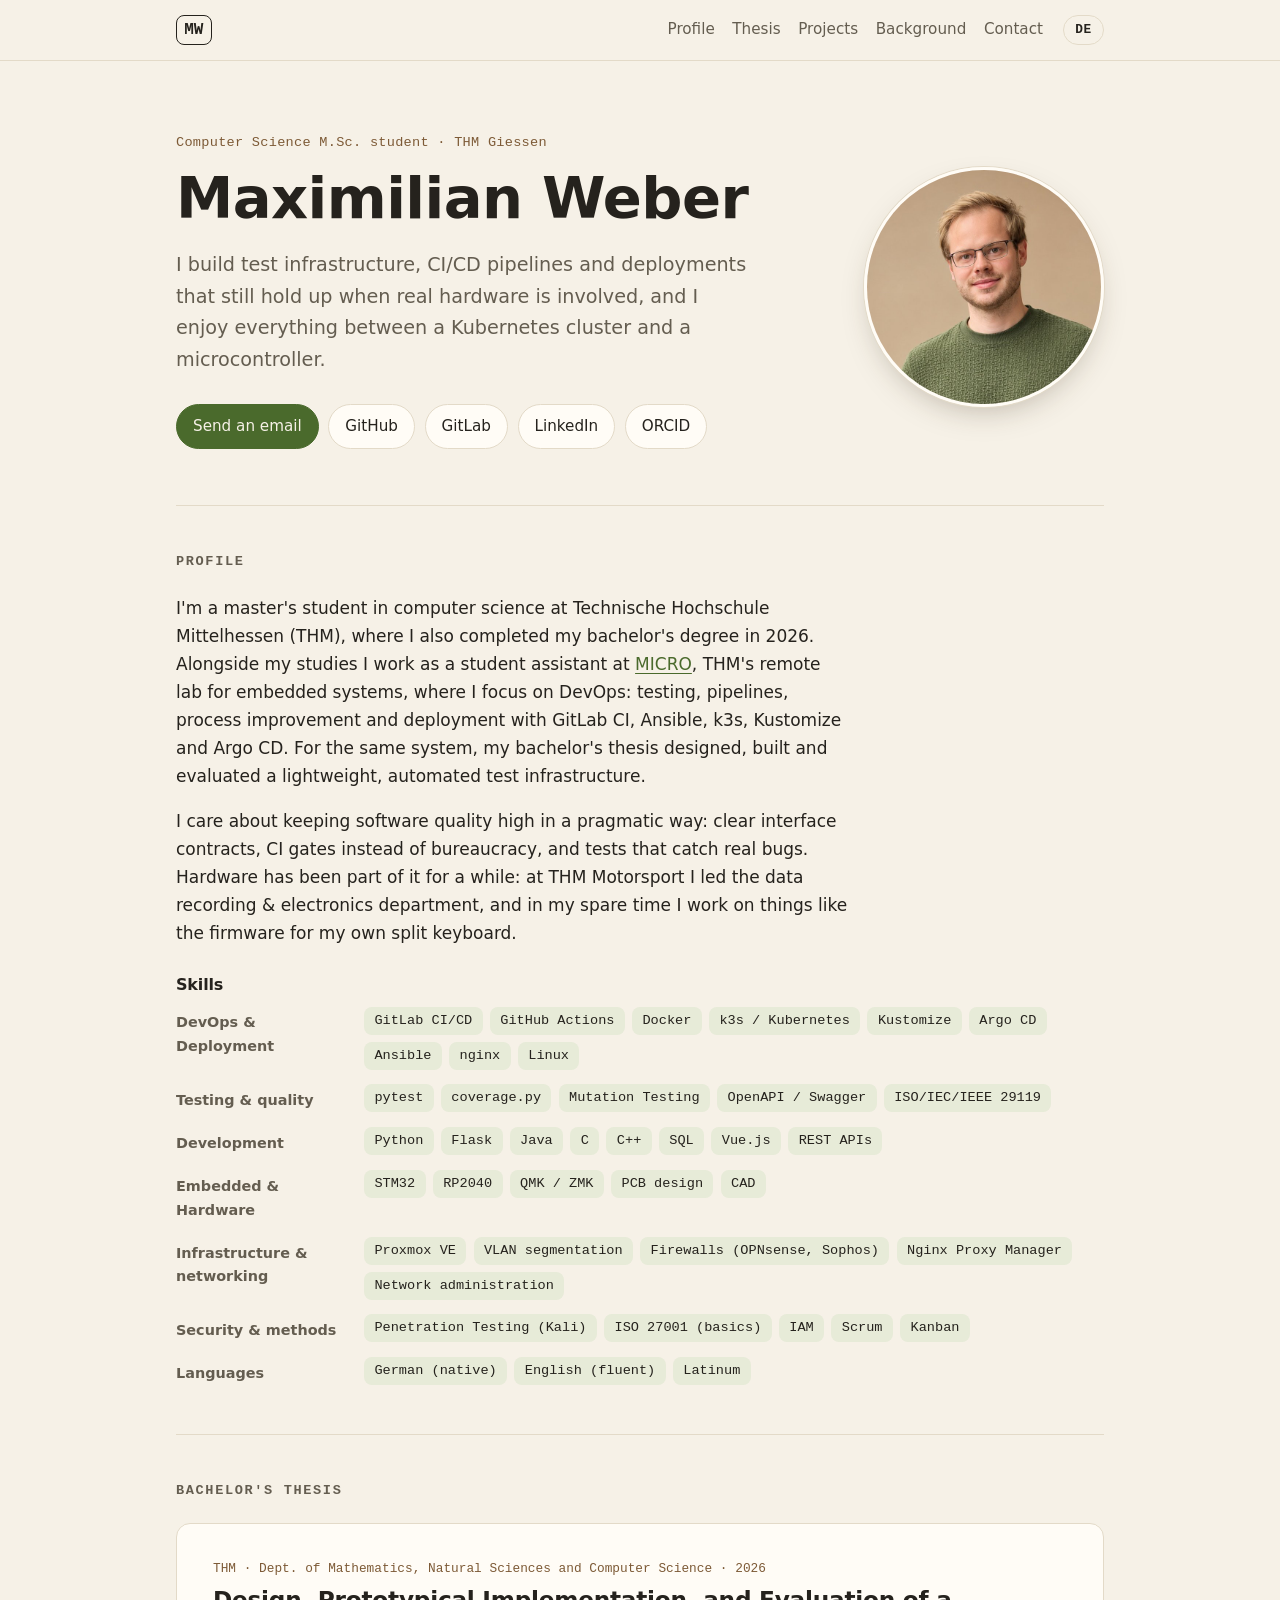
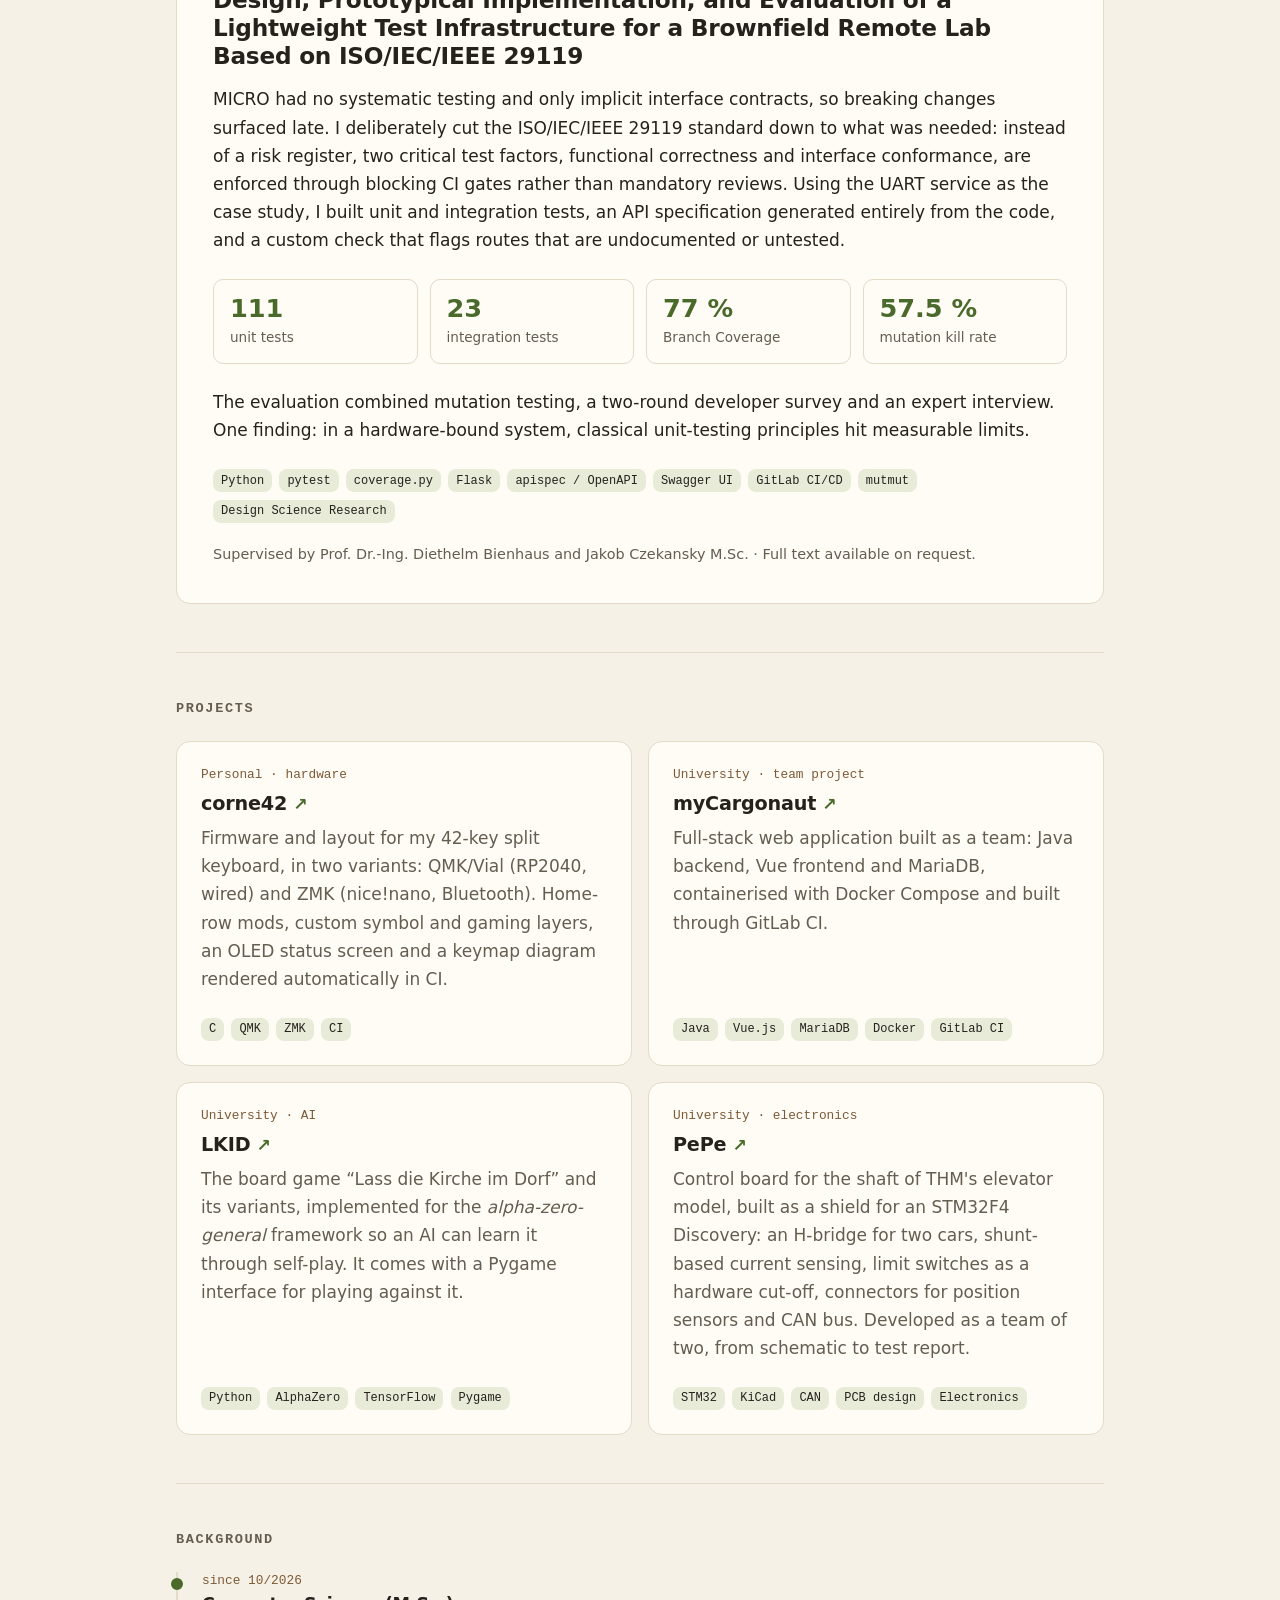
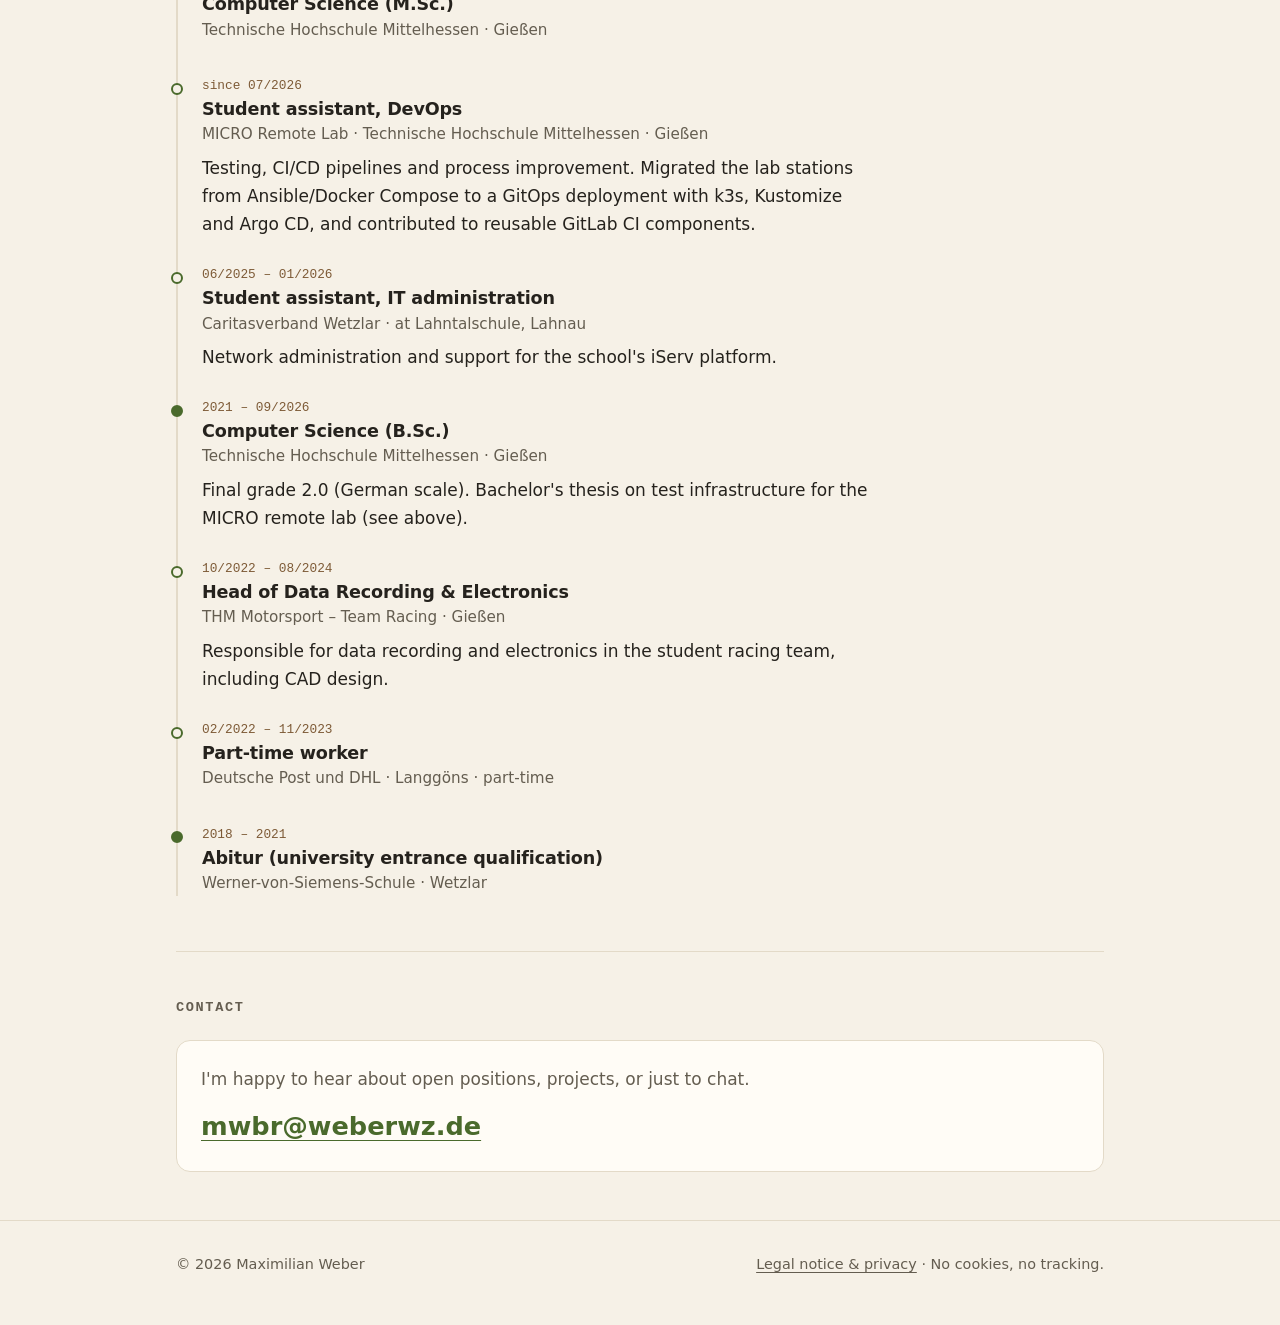
==== index.html @ 67ec6532 "Add personal website for maximilian-weber.dev Static bilingual (EN/DE) page with profile, skills, ba" ====
<!doctype html>
<html lang="en" data-lang="en" data-title-de="Maximilian Weber · Informatik" data-title-en="Maximilian Weber · Computer Science">
<head>
  <meta charset="utf-8">
  <meta name="viewport" content="width=device-width, initial-scale=1">
  <title>Maximilian Weber · Computer Science</title>
  <meta name="description" content="Maximilian Weber – computer science master's student at THM. DevOps, test infrastructure, CI/CD and hardware-bound systems.">
  <meta name="author" content="Maximilian Weber">
  <link rel="canonical" href="https://maximilian-weber.dev/">
  <link rel="icon" href="assets/favicon.svg" type="image/svg+xml">
  <meta property="og:title" content="Maximilian Weber · Computer Science">
  <meta property="og:description" content="DevOps, test infrastructure, CI/CD and hardware-bound systems.">
  <meta property="og:image" content="https://maximilian-weber.dev/assets/img/portrait.jpg">
  <meta property="og:url" content="https://maximilian-weber.dev/">
  <meta property="og:type" content="profile">
  <meta name="color-scheme" content="light dark">
  <link rel="stylesheet" href="assets/style.css">
  <script src="assets/main.js"></script>
</head>
<body>
  <a class="skip" href="#main"><span lang="de">Zum Inhalt springen</span><span lang="en">Skip to content</span></a>

  <header class="topbar">
    <div class="wrap topbar__inner">
      <a class="brand" href="#top" aria-label="Maximilian Weber">MW</a>
      <nav aria-label="Navigation">
        <a href="#about"><span lang="de">Profil</span><span lang="en">Profile</span></a>
        <a href="#thesis"><span lang="de">Thesis</span><span lang="en">Thesis</span></a>
        <a href="#projects"><span lang="de">Projekte</span><span lang="en">Projects</span></a>
        <a href="#path"><span lang="de">Werdegang</span><span lang="en">Background</span></a>
        <a href="#contact"><span lang="de">Kontakt</span><span lang="en">Contact</span></a>
      </nav>
      <button class="langswitch" type="button" data-lang-toggle aria-label="Sprache wechseln / Switch language">
        <span lang="de">EN</span><span lang="en">DE</span>
      </button>
    </div>
  </header>

  <main id="main">
    <!-- ───────── Hero ───────── -->
    <section class="hero wrap" id="top">
      <div class="hero__text">
        <p class="eyebrow"><span lang="de">Informatik M.Sc. (Student) · THM Gießen</span><span lang="en">Computer Science M.Sc. student · THM Giessen</span></p>
        <h1>Maximilian Weber</h1>
        <p class="lead">
          <span lang="de">Ich baue Testinfrastruktur, CI/CD-Pipelines und Deployments, die auch dann funktionieren, wenn echte Hardware im Spiel ist, und habe Spaß an allem zwischen Kubernetes-Cluster und Mikrocontroller.</span>
          <span lang="en">I build test infrastructure, CI/CD pipelines and deployments that still hold up when real hardware is involved, and I enjoy everything between a Kubernetes cluster and a microcontroller.</span>
        </p>
        <ul class="links" aria-label="Links">
          <li><a class="btn btn--primary" href="mailto:mwbr@weberwz.de"><span lang="de">E-Mail schreiben</span><span lang="en">Send an email</span></a></li>
          <!-- TODO: optional: Lebenslauf-PDF ohne private Daten (Geburtsdatum, Telefon, Adresse) nach assets/cv/ legen, dann "hidden" entfernen -->
          <li hidden><a class="btn" href="assets/cv/Lebenslauf_Maximilian_Weber.pdf" download><span lang="de">Lebenslauf (PDF)</span><span lang="en">CV (PDF)</span></a></li>
          <li><a class="btn" href="https://github.com/mwbr73" rel="me">GitHub</a></li>
          <li><a class="btn" href="https://gitlab.com/mwbr73" rel="me">GitLab</a></li>
          <li><a class="btn" href="https://www.linkedin.com/in/maximilian-weber-56a61722a/" rel="me">LinkedIn</a></li>
          <li><a class="btn" href="https://orcid.org/0009-0006-6940-8321" rel="me">ORCID</a></li>
        </ul>
      </div>
      <figure class="portrait">
        <img src="assets/img/portrait.jpg" alt="Portrait Maximilian Weber" width="320" height="320" data-portrait>
        <div class="portrait__fallback" aria-hidden="true">MW</div>
      </figure>
    </section>

    <!-- ───────── Profil ───────── -->
    <section class="section wrap" id="about">
      <h2><span lang="de">Profil</span><span lang="en">Profile</span></h2>
      <div class="prose">
        <p lang="de">
          Ich studiere Informatik im Master an der Technischen Hochschule Mittelhessen (THM), wo ich 2026 auch meinen Bachelor abgeschlossen habe. Nebenher arbeite ich als studentische Aushilfe bei <a href="https://micro.mni.thm.de/">MICRO</a>, dem Remote-Lab der THM für Embedded Systems, und kümmere mich dort um DevOps: Tests, Pipelines, Prozessoptimierung und das Deployment mit GitLab CI, Ansible, k3s, Kustomize und Argo CD. Für dasselbe System habe ich in meiner Bachelorarbeit eine schlanke, automatisierte Testinfrastruktur entworfen, umgesetzt und evaluiert.
        </p>
        <p lang="en">
          I'm a master's student in computer science at Technische Hochschule Mittelhessen (THM), where I also completed my bachelor's degree in 2026. Alongside my studies I work as a student assistant at <a href="https://micro.mni.thm.de/">MICRO</a>, THM's remote lab for embedded systems, where I focus on DevOps: testing, pipelines, process improvement and deployment with GitLab CI, Ansible, k3s, Kustomize and Argo CD. For the same system, my bachelor's thesis designed, built and evaluated a lightweight, automated test infrastructure.
        </p>
        <p lang="de">
          Mich interessiert, wie man Softwarequalität pragmatisch absichert: mit klaren Schnittstellenverträgen, CI-Gates statt Bürokratie und Tests, die echte Fehler finden. Hardware begleitet mich schon länger: Bei THM Motorsport habe ich den Bereich Data-Recording &amp; Electronics verantwortet, und privat baue ich zum Beispiel an der Firmware meiner eigenen Split-Tastatur.
        </p>
        <p lang="en">
          I care about keeping software quality high in a pragmatic way: clear interface contracts, CI gates instead of bureaucracy, and tests that catch real bugs. Hardware has been part of it for a while: at THM Motorsport I led the data recording &amp; electronics department, and in my spare time I work on things like the firmware for my own split keyboard.
        </p>
      </div>

      <h3 class="subhead"><span lang="de">Kenntnisse</span><span lang="en">Skills</span></h3>
      <dl class="skills">
        <div>
          <dt>DevOps &amp; Deployment</dt>
          <dd><ul class="tags"><li>GitLab CI/CD</li><li>GitHub Actions</li><li>Docker</li><li>k3s / Kubernetes</li><li>Kustomize</li><li>Argo CD</li><li>Ansible</li><li>nginx</li><li>Linux</li></ul></dd>
        </div>
        <div>
          <dt><span lang="de">Testing &amp; Qualität</span><span lang="en">Testing &amp; quality</span></dt>
          <dd><ul class="tags"><li>pytest</li><li>coverage.py</li><li>Mutation Testing</li><li>OpenAPI / Swagger</li><li>ISO/IEC/IEEE 29119</li></ul></dd>
        </div>
        <div>
          <dt><span lang="de">Entwicklung</span><span lang="en">Development</span></dt>
          <dd><ul class="tags"><li>Python</li><li>Flask</li><li>Java</li><li>C</li><li>C++</li><li>SQL</li><li>Vue.js</li><li>REST APIs</li></ul></dd>
        </div>
        <div>
          <dt>Embedded &amp; Hardware</dt>
          <dd><ul class="tags"><li>STM32</li><li>RP2040</li><li>QMK / ZMK</li><li><span lang="de">Platinenentwurf</span><span lang="en">PCB design</span></li><li>CAD</li></ul></dd>
        </div>
        <div>
          <dt><span lang="de">Infrastruktur &amp; Netzwerk</span><span lang="en">Infrastructure &amp; networking</span></dt>
          <dd><ul class="tags"><li>Proxmox VE</li><li><span lang="de">VLAN-Segmentierung</span><span lang="en">VLAN segmentation</span></li><li>Firewalls (OPNsense, Sophos)</li><li>Nginx Proxy Manager</li><li><span lang="de">Netzwerkadministration</span><span lang="en">Network administration</span></li></ul></dd>
        </div>
        <div>
          <dt><span lang="de">Security &amp; Methoden</span><span lang="en">Security &amp; methods</span></dt>
          <dd><ul class="tags"><li>Penetration Testing (Kali)</li><li><span lang="de">ISO 27001 (Grundlagen)</span><span lang="en">ISO 27001 (basics)</span></li><li>IAM</li><li>Scrum</li><li>Kanban</li></ul></dd>
        </div>
        <div>
          <dt><span lang="de">Sprachen</span><span lang="en">Languages</span></dt>
          <dd><ul class="tags"><li><span lang="de">Deutsch (Muttersprache)</span><span lang="en">German (native)</span></li><li><span lang="de">Englisch (fließend)</span><span lang="en">English (fluent)</span></li><li>Latinum</li></ul></dd>
        </div>
      </dl>
    </section>

    <!-- ───────── Bachelorarbeit ───────── -->
    <section class="section wrap" id="thesis">
      <h2><span lang="de">Bachelorarbeit</span><span lang="en">Bachelor's thesis</span></h2>
      <article class="card card--feature">
        <p class="meta"><span lang="de">THM · Fachbereich MNI · 2026</span><span lang="en">THM · Dept. of Mathematics, Natural Sciences and Computer Science · 2026</span></p>
        <h3 lang="de">Konzeption, prototypische Umsetzung und Evaluierung einer leichtgewichtigen Testinfrastruktur für ein Brownfield-Remote-Lab auf Basis von ISO/IEC/IEEE&nbsp;29119</h3>
        <h3 lang="en">Design, Prototypical Implementation, and Evaluation of a Lightweight Test Infrastructure for a Brownfield Remote Lab Based on ISO/IEC/IEEE&nbsp;29119</h3>

        <p lang="de">
          MICRO hatte keine systematischen Tests, nur implizite Schnittstellenverträge, und Breaking Changes fielen erst spät auf. Ich habe die Norm ISO/IEC/IEEE 29119 bewusst auf das Nötige reduziert: Statt eines Risikoregisters gibt es zwei kritische Testfaktoren, funktionale Korrektheit und Schnittstellenkonformität. Beide werden über blockierende CI-Gates durchgesetzt statt über verpflichtende Reviews. Am Beispiel des UART-Service entstanden Unit- und Integrationstests, eine vollständig aus dem Code generierte API-Spezifikation und ein eigener Check, der undokumentierte oder ungetestete Routen findet.
        </p>
        <p lang="en">
          MICRO had no systematic testing and only implicit interface contracts, so breaking changes surfaced late. I deliberately cut the ISO/IEC/IEEE 29119 standard down to what was needed: instead of a risk register, two critical test factors, functional correctness and interface conformance, are enforced through blocking CI gates rather than mandatory reviews. Using the UART service as the case study, I built unit and integration tests, an API specification generated entirely from the code, and a custom check that flags routes that are undocumented or untested.
        </p>

        <dl class="stats">
          <div><dt>111</dt><dd><span lang="de">Unit-Tests</span><span lang="en">unit tests</span></dd></div>
          <div><dt>23</dt><dd><span lang="de">Integrationstests</span><span lang="en">integration tests</span></dd></div>
          <div><dt>77&nbsp;%</dt><dd>Branch Coverage</dd></div>
          <div><dt><span lang="de">57,5&nbsp;%</span><span lang="en">57.5&nbsp;%</span></dt><dd><span lang="de">Mutation-Kill-Rate</span><span lang="en">mutation kill rate</span></dd></div>
        </dl>

        <p lang="de">
          Evaluiert habe ich das Ganze mit Mutation Testing, einer zweistufigen Entwicklerumfrage und einem Experteninterview. Ein Ergebnis: In einem hardwaregebundenen System stoßen klassische Unit-Test-Prinzipien messbar an ihre Grenzen.
        </p>
        <p lang="en">
          The evaluation combined mutation testing, a two-round developer survey and an expert interview. One finding: in a hardware-bound system, classical unit-testing principles hit measurable limits.
        </p>

        <ul class="tags tags--small" aria-label="Technologien / Technologies">
          <li>Python</li><li>pytest</li><li>coverage.py</li><li>Flask</li><li>apispec / OpenAPI</li>
          <li>Swagger UI</li><li>GitLab CI/CD</li><li>mutmut</li><li>Design Science Research</li>
        </ul>

        <p class="fine">
          <span lang="de">Betreuung: Prof. Dr.-Ing. Diethelm Bienhaus, Jakob Czekansky M.Sc. · Volltext auf Anfrage.</span>
          <span lang="en">Supervised by Prof. Dr.-Ing. Diethelm Bienhaus and Jakob Czekansky M.Sc. · Full text available on request.</span>
        </p>
      </article>
    </section>

    <!-- ───────── Projekte ───────── -->
    <section class="section wrap" id="projects">
      <h2><span lang="de">Projekte</span><span lang="en">Projects</span></h2>
      <div class="grid">
        <article class="card">
          <p class="meta"><span lang="de">Privat · Hardware</span><span lang="en">Personal · hardware</span></p>
          <h3><a href="https://github.com/mwbr73/corne42">corne42</a></h3>
          <p lang="de">Firmware und Layout für meine 42-Tasten-Split-Tastatur, in zwei Varianten: QMK/Vial (RP2040, kabelgebunden) und ZMK (nice!nano, Bluetooth). Home-Row-Mods, eigene Symbol- und Gaming-Layer, ein OLED-Statusbild und eine Keymap-Grafik, die die CI automatisch rendert.</p>
          <p lang="en">Firmware and layout for my 42-key split keyboard, in two variants: QMK/Vial (RP2040, wired) and ZMK (nice!nano, Bluetooth). Home-row mods, custom symbol and gaming layers, an OLED status screen and a keymap diagram rendered automatically in CI.</p>
          <ul class="tags tags--small"><li>C</li><li>QMK</li><li>ZMK</li><li>CI</li></ul>
        </article>

        <article class="card">
          <p class="meta"><span lang="de">Studium · Teamprojekt</span><span lang="en">University · team project</span></p>
          <h3><a href="https://gitlab.com/mwbr73/mycargonaut">myCargonaut</a></h3>
          <p lang="de">Full-Stack-Webanwendung, im Team entwickelt: Java-Backend, Vue-Frontend und MariaDB, containerisiert mit Docker Compose und gebaut über GitLab CI.</p>
          <p lang="en">Full-stack web application built as a team: Java backend, Vue frontend and MariaDB, containerised with Docker Compose and built through GitLab CI.</p>
          <ul class="tags tags--small"><li>Java</li><li>Vue.js</li><li>MariaDB</li><li>Docker</li><li>GitLab CI</li></ul>
        </article>

        <article class="card">
          <p class="meta"><span lang="de">Studium · KI</span><span lang="en">University · AI</span></p>
          <h3><a href="https://github.com/mwbr73/LKID">LKID</a></h3>
          <p lang="de">Das Brettspiel „Lass die Kirche im Dorf“ samt Varianten, umgesetzt für das AlphaZero-Framework <em>alpha-zero-general</em>, damit eine KI es durch Self-Play lernt. Dazu gibt es eine Pygame-Oberfläche zum Selberspielen.</p>
          <p lang="en">The board game “Lass die Kirche im Dorf” and its variants, implemented for the <em>alpha-zero-general</em> framework so an AI can learn it through self-play. It comes with a Pygame interface for playing against it.</p>
          <ul class="tags tags--small"><li>Python</li><li>AlphaZero</li><li>TensorFlow</li><li>Pygame</li></ul>
        </article>

        <article class="card">
          <p class="meta"><span lang="de">Studium · Elektronik</span><span lang="en">University · electronics</span></p>
          <h3><a href="https://gitlab.com/studium5332918/pepe">PePe</a></h3>
          <p lang="de">Steuerplatine für den Schacht des THM-Aufzugmodells, als Aufsteckplatine für ein STM32F4 Discovery: H-Brücke für zwei Kabinen, Strommessung über Shunts, Endtaster als Hardware-Abschaltung, Anschlüsse für Positionssensoren und CAN-Bus. Zu zweit von Schaltplan bis Prüfprotokoll entwickelt.</p>
          <p lang="en">Control board for the shaft of THM's elevator model, built as a shield for an STM32F4 Discovery: an H-bridge for two cars, shunt-based current sensing, limit switches as a hardware cut-off, connectors for position sensors and CAN bus. Developed as a team of two, from schematic to test report.</p>
          <ul class="tags tags--small"><li>STM32</li><li>KiCad</li><li>CAN</li><li><span lang="de">Platinenentwurf</span><span lang="en">PCB design</span></li><li><span lang="de">Elektronik</span><span lang="en">Electronics</span></li></ul>
        </article>
      </div>
    </section>

    <!-- ───────── Werdegang ───────── -->
    <section class="section wrap" id="path">
      <h2><span lang="de">Werdegang</span><span lang="en">Background</span></h2>
      <ol class="timeline">
        <!-- Vorlage für weitere Stationen:
        <li>
          <p class="timeline__when">MM/JJJJ – MM/JJJJ</p>
          <h3><span lang="de">Titel</span><span lang="en">Title</span></h3>
          <p class="timeline__where">Arbeitgeber · Ort</p>
          <p lang="de">Beschreibung</p><p lang="en">Description</p>
        </li>
        -->
        <li class="timeline__item--edu">
          <p class="timeline__when"><span lang="de">seit 10/2026</span><span lang="en">since 10/2026</span></p>
          <h3><span lang="de">Informatik (M.Sc.)</span><span lang="en">Computer Science (M.Sc.)</span></h3>
          <p class="timeline__where">Technische Hochschule Mittelhessen · Gießen</p>
        </li>
        <li>
          <p class="timeline__when"><span lang="de">seit 07/2026</span><span lang="en">since 07/2026</span></p>
          <h3><span lang="de">Studentische Aushilfe DevOps</span><span lang="en">Student assistant, DevOps</span></h3>
          <p class="timeline__where">MICRO Remote Lab · Technische Hochschule Mittelhessen · Gießen</p>
          <p lang="de">Testing, CI/CD-Pipelines und Prozessoptimierung. Umstellung der Lab-Stationen von Ansible/Docker Compose auf ein GitOps-Deployment mit k3s, Kustomize und Argo CD sowie Mitarbeit an wiederverwendbaren GitLab-CI-Komponenten.</p>
          <p lang="en">Testing, CI/CD pipelines and process improvement. Migrated the lab stations from Ansible/Docker Compose to a GitOps deployment with k3s, Kustomize and Argo CD, and contributed to reusable GitLab CI components.</p>
        </li>
        <li>
          <p class="timeline__when">06/2025 – 01/2026</p>
          <h3><span lang="de">Studentische Aushilfe IT-Administration</span><span lang="en">Student assistant, IT administration</span></h3>
          <p class="timeline__where">Caritasverband Wetzlar · <span lang="de">Einsatz an der Lahntalschule Lahnau</span><span lang="en">at Lahntalschule, Lahnau</span></p>
          <p lang="de">Netzwerkadministration und Betreuung der Schulplattform iServ.</p>
          <p lang="en">Network administration and support for the school's iServ platform.</p>
        </li>
        <li class="timeline__item--edu">
          <p class="timeline__when">2021 – 09/2026</p>
          <h3><span lang="de">Informatik (B.Sc.)</span><span lang="en">Computer Science (B.Sc.)</span></h3>
          <p class="timeline__where">Technische Hochschule Mittelhessen · Gießen</p>
          <p lang="de">Abschlussnote 2,0. Bachelorarbeit zur Testinfrastruktur des Remote-Labs MICRO (siehe oben).</p>
          <p lang="en">Final grade 2.0 (German scale). Bachelor's thesis on test infrastructure for the MICRO remote lab (see above).</p>
        </li>
        <li>
          <p class="timeline__when">10/2022 – 08/2024</p>
          <h3><span lang="de">Leitung Data-Recording &amp; Electronics</span><span lang="en">Head of Data Recording &amp; Electronics</span></h3>
          <p class="timeline__where">THM Motorsport – Team Racing · Gießen</p>
          <p lang="de">Hauptverantwortlich für Datenaufzeichnung und Elektronik im studentischen Rennteam, inklusive CAD-Konstruktion.</p>
          <p lang="en">Responsible for data recording and electronics in the student racing team, including CAD design.</p>
        </li>
        <li>
          <p class="timeline__when">02/2022 – 11/2023</p>
          <h3><span lang="de">Aushilfe</span><span lang="en">Part-time worker</span></h3>
          <p class="timeline__where">Deutsche Post und DHL · Langgöns · <span lang="de">Teilzeit</span><span lang="en">part-time</span></p>
        </li>
        <li class="timeline__item--edu">
          <p class="timeline__when">2018 – 2021</p>
          <h3><span lang="de">Allgemeine Hochschulreife</span><span lang="en">Abitur (university entrance qualification)</span></h3>
          <p class="timeline__where">Werner-von-Siemens-Schule · Wetzlar</p>
        </li>
      </ol>
    </section>

    <!-- ───────── Kontakt ───────── -->
    <section class="section wrap" id="contact">
      <h2><span lang="de">Kontakt</span><span lang="en">Contact</span></h2>
      <div class="card contact">
        <p lang="de">Ich freue mich über Nachrichten zu offenen Stellen, Projekten oder einfach zum Austausch.</p>
        <p lang="en">I'm happy to hear about open positions, projects, or just to chat.</p>
        <p class="contact__mail"><a href="mailto:mwbr@weberwz.de">mwbr@weberwz.de</a></p>
      </div>
    </section>
  </main>

  <footer class="footer">
    <div class="wrap footer__inner">
      <p>© 2026 Maximilian Weber</p>
      <p>
        <a href="impressum.html"><span lang="de">Impressum &amp; Datenschutz</span><span lang="en">Legal notice &amp; privacy</span></a>
        · <span lang="de">Keine Cookies, kein Tracking.</span><span lang="en">No cookies, no tracking.</span>
      </p>
    </div>
  </footer>
</body>
</html>
---- assets/style.css ----
/* maximilian-weber.dev — keine externen Fonts/Skripte (DSGVO) */

:root {
  /* Olivgrün + warmes Braun auf Sand – passend zum Portrait */
  --bg: #f6f1e7;
  --surface: #fffcf6;
  --text: #25221d;
  --muted: #645d50;
  --line: #e3dac8;
  --accent: #4a6a2c;        /* Oliv: Links, Buttons, Zahlen */
  --accent-soft: #e7ebd8;   /* Oliv hell: Tags */
  --accent2: #7d5a36;       /* Braun: kleine Beschriftungen */
  --radius: 14px;
  --font: "Inter", ui-sans-serif, system-ui, -apple-system, "Segoe UI", Roboto, "Helvetica Neue", Arial, sans-serif;
  --mono: ui-monospace, "JetBrains Mono", "SFMono-Regular", Menlo, Consolas, monospace;
  color-scheme: light;
}

@media (prefers-color-scheme: dark) {
  :root {
    --bg: #191712;
    --surface: #221f19;
    --text: #ece6d9;
    --muted: #aaa08e;
    --line: #36312a;
    --accent: #a5c07c;
    --accent-soft: #2b3122;
    --accent2: #d0ac80;
    color-scheme: dark;
  }
}

*, *::before, *::after { box-sizing: border-box; }

html { scroll-behavior: smooth; scroll-padding-top: 5rem; -webkit-text-size-adjust: 100%; }
@media (prefers-reduced-motion: reduce) { html { scroll-behavior: auto; } }

body {
  margin: 0;
  background: var(--bg);
  color: var(--text);
  font: 400 1.0625rem/1.65 var(--font);
  -webkit-font-smoothing: antialiased;
}

/* ── Sprachumschaltung: Standard (auch ohne JS) ist Englisch ── */
html:not([data-lang="de"]) body [lang="de"],
html[data-lang="de"] body [lang="en"] { display: none !important; }

a { color: var(--accent); text-underline-offset: 0.18em; text-decoration-thickness: 1px; }
a:hover { text-decoration-thickness: 2px; }
:focus-visible { outline: 2px solid var(--accent); outline-offset: 3px; border-radius: 4px; }

h1, h2, h3 { line-height: 1.2; letter-spacing: -0.01em; margin: 0; }
p { margin: 0 0 1em; }

.wrap { width: min(100% - 2rem, 58rem); margin-inline: auto; }

.skip {
  position: absolute; left: -999px; top: 0.5rem;
  background: var(--surface); padding: 0.5rem 1rem; border-radius: 8px; z-index: 10;
}
.skip:focus { left: 0.5rem; }

/* ── Kopfzeile ── */
.topbar {
  position: sticky; top: 0; z-index: 5;
  background: color-mix(in srgb, var(--bg) 85%, transparent);
  backdrop-filter: blur(10px);
  border-bottom: 1px solid var(--line);
}
.topbar__inner { display: flex; align-items: center; gap: 1.25rem; height: 3.75rem; }
.brand {
  font: 700 1rem/1 var(--mono); color: var(--text); text-decoration: none;
  border: 1.5px solid currentColor; border-radius: 8px; padding: 0.35rem 0.45rem;
}
.topbar nav { display: flex; gap: 1.1rem; margin-left: auto; overflow-x: auto; scrollbar-width: none; }
.topbar nav a { color: var(--muted); text-decoration: none; font-size: 0.95rem; white-space: nowrap; }
.topbar nav a:hover { color: var(--text); }
.langswitch {
  font: 600 0.8rem/1 var(--mono); letter-spacing: 0.05em;
  background: none; color: var(--text); cursor: pointer;
  border: 1px solid var(--line); border-radius: 999px; padding: 0.45rem 0.7rem;
}
.langswitch:hover { border-color: var(--accent); color: var(--accent); }
@media (max-width: 640px) {
  .topbar nav { display: none; }
  .langswitch { margin-left: auto; }
}

/* ── Hero ── */
.hero {
  display: grid; grid-template-columns: 1fr auto; gap: 2.5rem; align-items: center;
  padding-block: 4.5rem 3.5rem;
}
.eyebrow { font: 500 0.85rem/1.4 var(--mono); color: var(--accent2); margin-bottom: 0.75rem; letter-spacing: 0.02em; }
.hero h1 { font-size: clamp(2.4rem, 6vw, 3.6rem); font-weight: 750; margin-bottom: 1rem; }
.lead { font-size: 1.2rem; color: var(--muted); max-width: 36rem; }
.links { list-style: none; padding: 0; margin: 1.75rem 0 0; display: flex; flex-wrap: wrap; gap: 0.6rem; }
.btn {
  display: inline-block; padding: 0.55rem 1rem; border-radius: 999px;
  border: 1px solid var(--line); background: var(--surface);
  color: var(--text); text-decoration: none; font-weight: 500; font-size: 0.95rem;
}
.btn:hover { border-color: var(--accent); color: var(--accent); }
.btn--primary { background: var(--accent); border-color: var(--accent); color: var(--bg); }
.btn--primary:hover { color: var(--bg); filter: brightness(1.1); }

.portrait { margin: 0; position: relative; width: clamp(9rem, 22vw, 15rem); aspect-ratio: 1; }
.portrait img, .portrait__fallback {
  width: 100%; height: 100%; border-radius: 50%; object-fit: cover;
  border: 3px solid var(--surface);
  box-shadow: 0 0 0 1px var(--line), 0 12px 32px -12px rgb(60 45 25 / 0.35);
}
.portrait__fallback {
  display: none; place-items: center;
  background: var(--accent-soft); color: var(--accent);
  font: 700 clamp(2.5rem, 6vw, 4rem)/1 var(--mono);
}
.portrait.is-missing img { display: none; }
.portrait.is-missing .portrait__fallback { display: grid; }

@media (max-width: 640px) {
  .hero { grid-template-columns: 1fr; padding-block: 2.5rem 2rem; gap: 1.5rem; }
  .portrait { order: -1; width: 7.5rem; }
}

/* ── Abschnitte ── */
.section { padding-block: 3rem; border-top: 1px solid var(--line); }
.section > h2 {
  font-size: 0.85rem; font-family: var(--mono); font-weight: 600;
  text-transform: uppercase; letter-spacing: 0.12em; color: var(--muted);
  margin-bottom: 1.5rem;
}
.prose { max-width: 42rem; }
.subhead { font-size: 1rem; margin: 1.75rem 0 0.75rem; }

.skills { margin: 0; display: grid; gap: 0.9rem; }
.skills > div { display: grid; grid-template-columns: 11rem 1fr; gap: 0.75rem; align-items: start; }
.skills dt { font-size: 0.9rem; font-weight: 600; color: var(--muted); padding-top: 0.3rem; }
.skills dd { margin: 0; }
@media (max-width: 640px) { .skills > div { grid-template-columns: 1fr; gap: 0.4rem; } }

.tags { list-style: none; padding: 0; margin: 0; display: flex; flex-wrap: wrap; gap: 0.45rem; }
.tags li {
  font: 500 0.85rem/1 var(--mono); padding: 0.45rem 0.65rem; border-radius: 8px;
  background: var(--accent-soft); color: var(--text);
}
.tags--small { margin-top: auto; padding-top: 0.5rem; }
.tags--small li { font-size: 0.75rem; padding: 0.35rem 0.5rem; }

.card {
  background: var(--surface); border: 1px solid var(--line); border-radius: var(--radius);
  padding: 1.5rem; display: flex; flex-direction: column;
}
.card h3 { font-size: 1.2rem; margin-bottom: 0.6rem; }
.card h3 a { color: var(--text); text-decoration: none; }
.card h3 a::after { content: " ↗"; color: var(--accent); font-size: 0.9em; }
.card h3 a:hover { color: var(--accent); }
.card p:not(.meta) { color: var(--muted); }
.card--feature { padding: clamp(1.5rem, 4vw, 2.25rem); }
.card--feature h3 { font-size: clamp(1.2rem, 2.6vw, 1.45rem); margin-bottom: 1rem; }
.card--feature p:not(.meta) { color: var(--text); }
.meta { font: 500 0.8rem/1.4 var(--mono); color: var(--accent2); margin-bottom: 0.5rem; }
.fine { font-size: 0.9rem; margin: 1.25rem 0 0; color: var(--muted) !important; }

.grid { display: grid; grid-template-columns: repeat(auto-fit, minmax(min(100%, 24rem), 1fr)); gap: 1rem; }

.stats {
  display: grid; grid-template-columns: repeat(4, 1fr); gap: 0.75rem; margin: 0.5rem 0 1.5rem;
}
.stats div { border: 1px solid var(--line); border-radius: 10px; padding: 0.9rem 1rem; }
.stats dt { font-size: 1.6rem; font-weight: 700; color: var(--accent); line-height: 1.1; }
.stats dd { margin: 0.25rem 0 0; font-size: 0.85rem; color: var(--muted); }
@media (max-width: 640px) { .stats { grid-template-columns: repeat(2, 1fr); } }

/* ── Werdegang ── */
.timeline { list-style: none; margin: 0; padding: 0 0 0 1.5rem; border-left: 2px solid var(--line); }
.timeline li { position: relative; padding-bottom: 1.75rem; }
.timeline li:last-child { padding-bottom: 0; }
.timeline li::before {
  content: ""; position: absolute; left: calc(-1.5rem - 7px); top: 0.35rem;
  width: 12px; height: 12px; border-radius: 50%;
  background: var(--bg); border: 2px solid var(--accent);
}
.timeline .timeline__item--edu::before { background: var(--accent); }
.timeline__when { font: 500 0.8rem/1.4 var(--mono); color: var(--accent2); margin: 0 0 0.25rem; }
.timeline h3 { font-size: 1.1rem; }
.timeline__where { color: var(--muted); margin: 0.15rem 0 0.4rem; font-size: 0.95rem; }
.timeline p[lang] { max-width: 42rem; margin: 0; }

/* ── Kontakt ── */
.contact { align-items: flex-start; }
.contact p { margin-bottom: 0.5rem; }
.contact__mail { font-size: clamp(1.2rem, 3.5vw, 1.6rem); font-weight: 650; margin: 0.25rem 0 0 !important; }

/* ── Fußzeile ── */
.footer { border-top: 1px solid var(--line); padding-block: 2rem 3rem; color: var(--muted); font-size: 0.9rem; }
.footer__inner { display: flex; flex-wrap: wrap; justify-content: space-between; gap: 0.5rem 2rem; }
.footer p { margin: 0; }
.footer a { color: var(--muted); }

/* ── Unterseiten (Impressum) ── */
.page { padding-block: 3rem 4rem; max-width: 42rem; }
.page h1 { font-size: 2rem; margin-bottom: 1.5rem; }
.page h2 { font-size: 1.15rem; margin: 2rem 0 0.6rem; }
.page .page__second { margin-top: 3.5rem; }
.page address { font-style: normal; margin-bottom: 1em; }

/* ── Druck ── */
@media print {
  :root { --bg: #fff; --surface: #fff; --text: #000; --muted: #333; --line: #ccc; --accent: #4a6a2c; --accent2: #7d5a36; }
  .topbar, .skip, .langswitch, .links, .footer { display: none; }
  .section { break-inside: avoid-page; padding-block: 1.25rem; }
  .card { break-inside: avoid; }
  .card h3 a::after { content: " (" attr(href) ")"; font-size: 0.75em; color: var(--muted); }
}
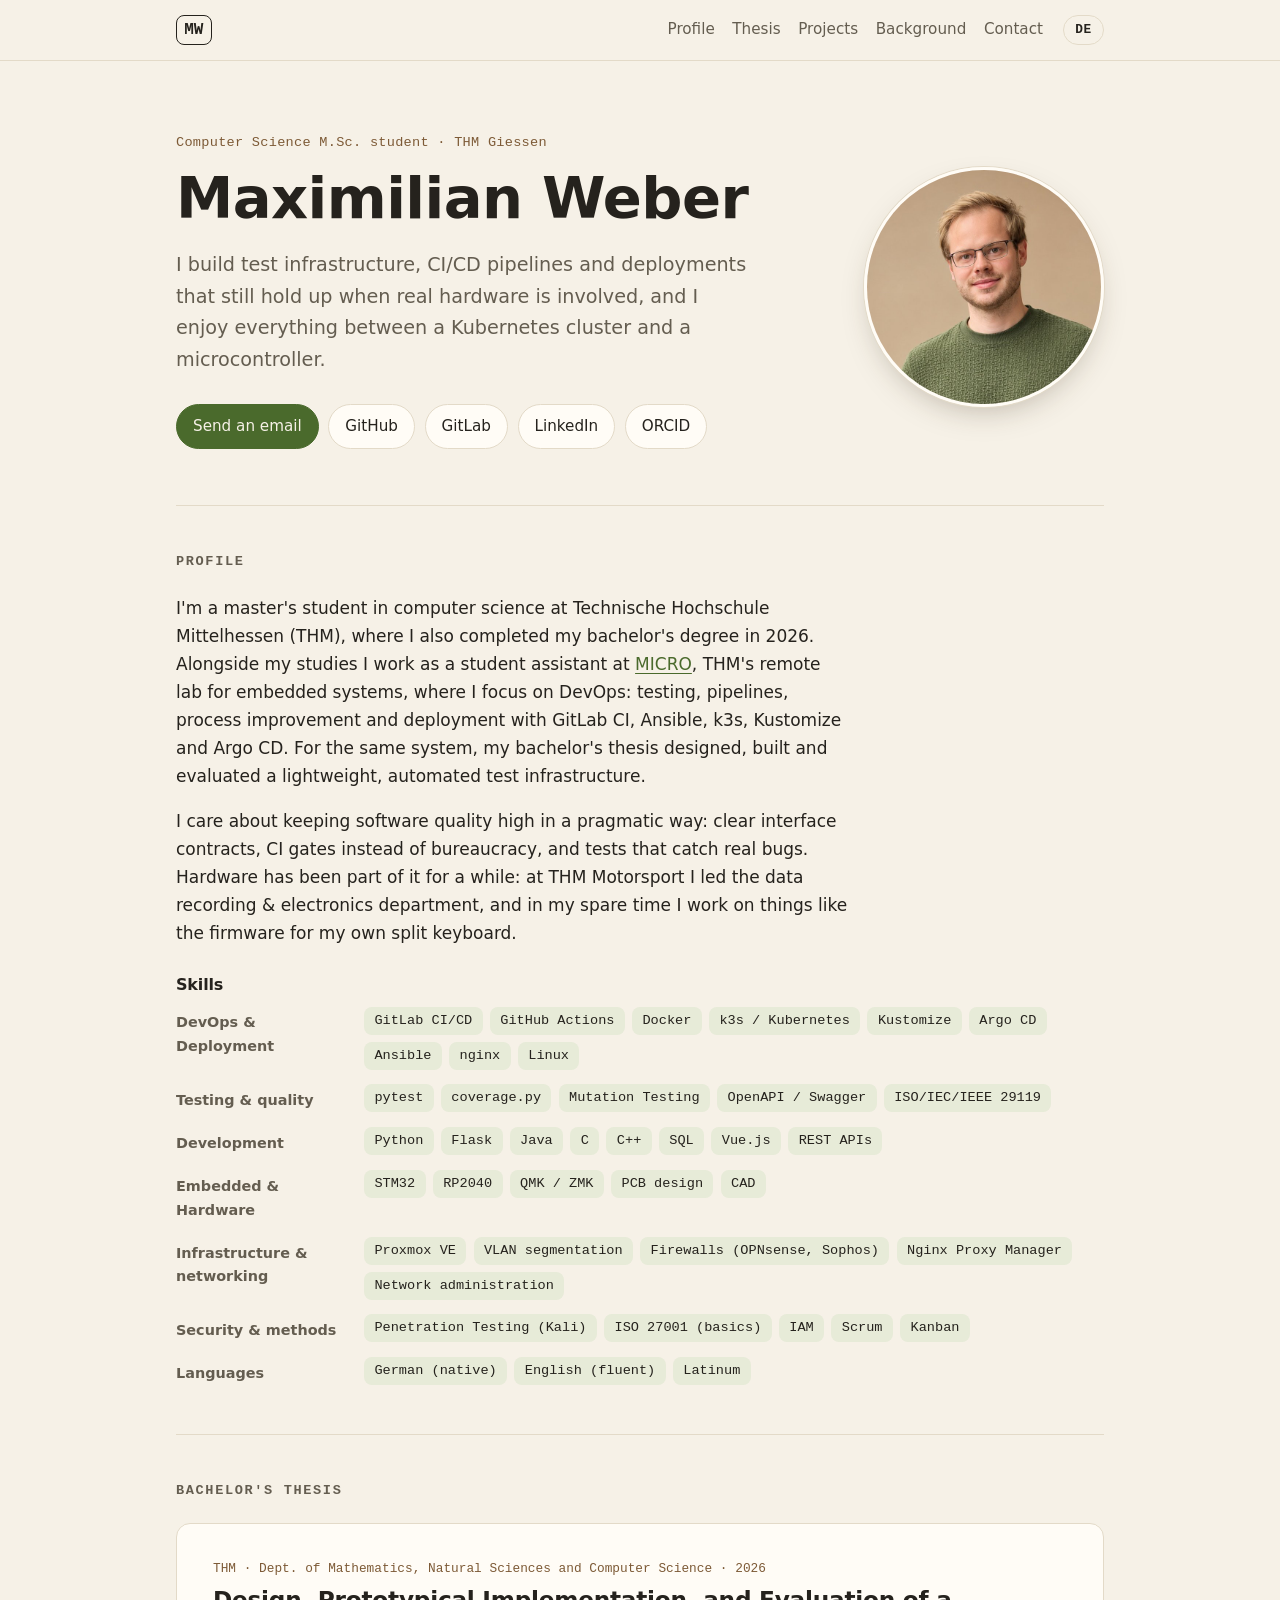
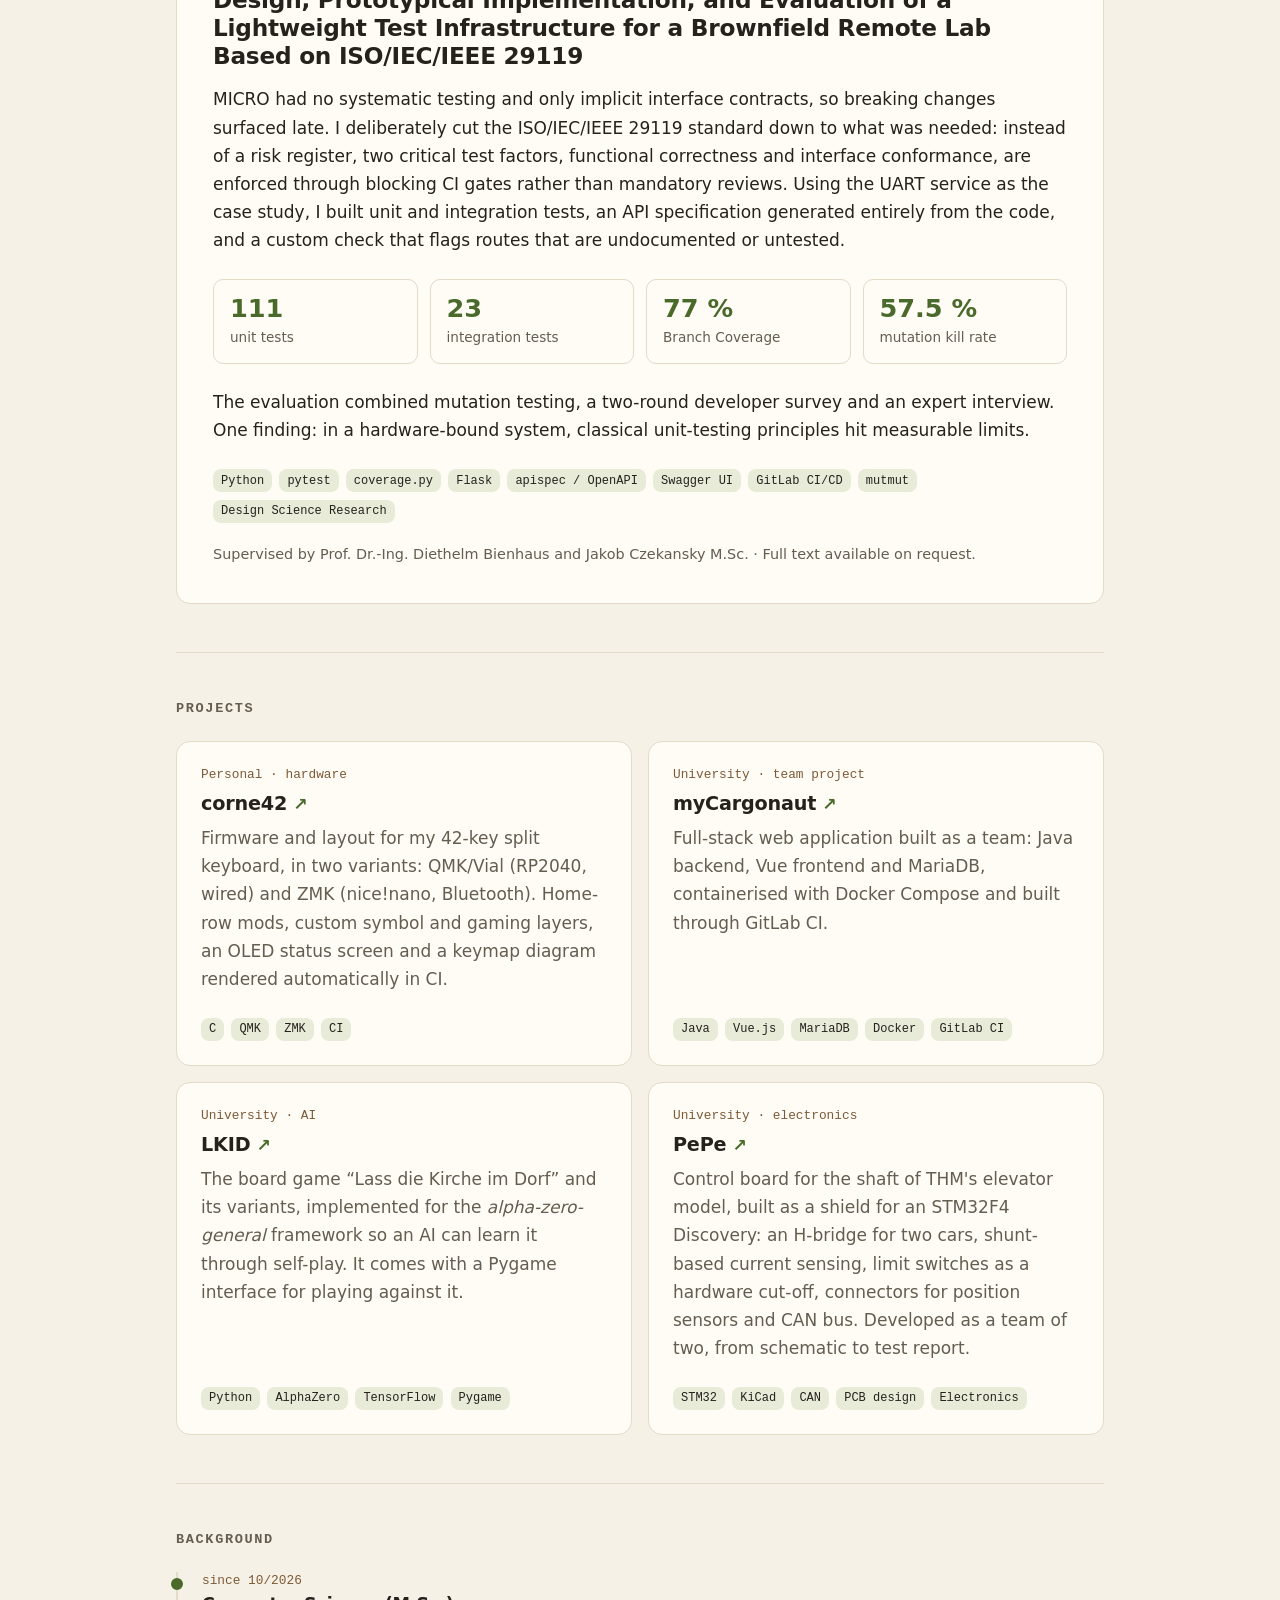
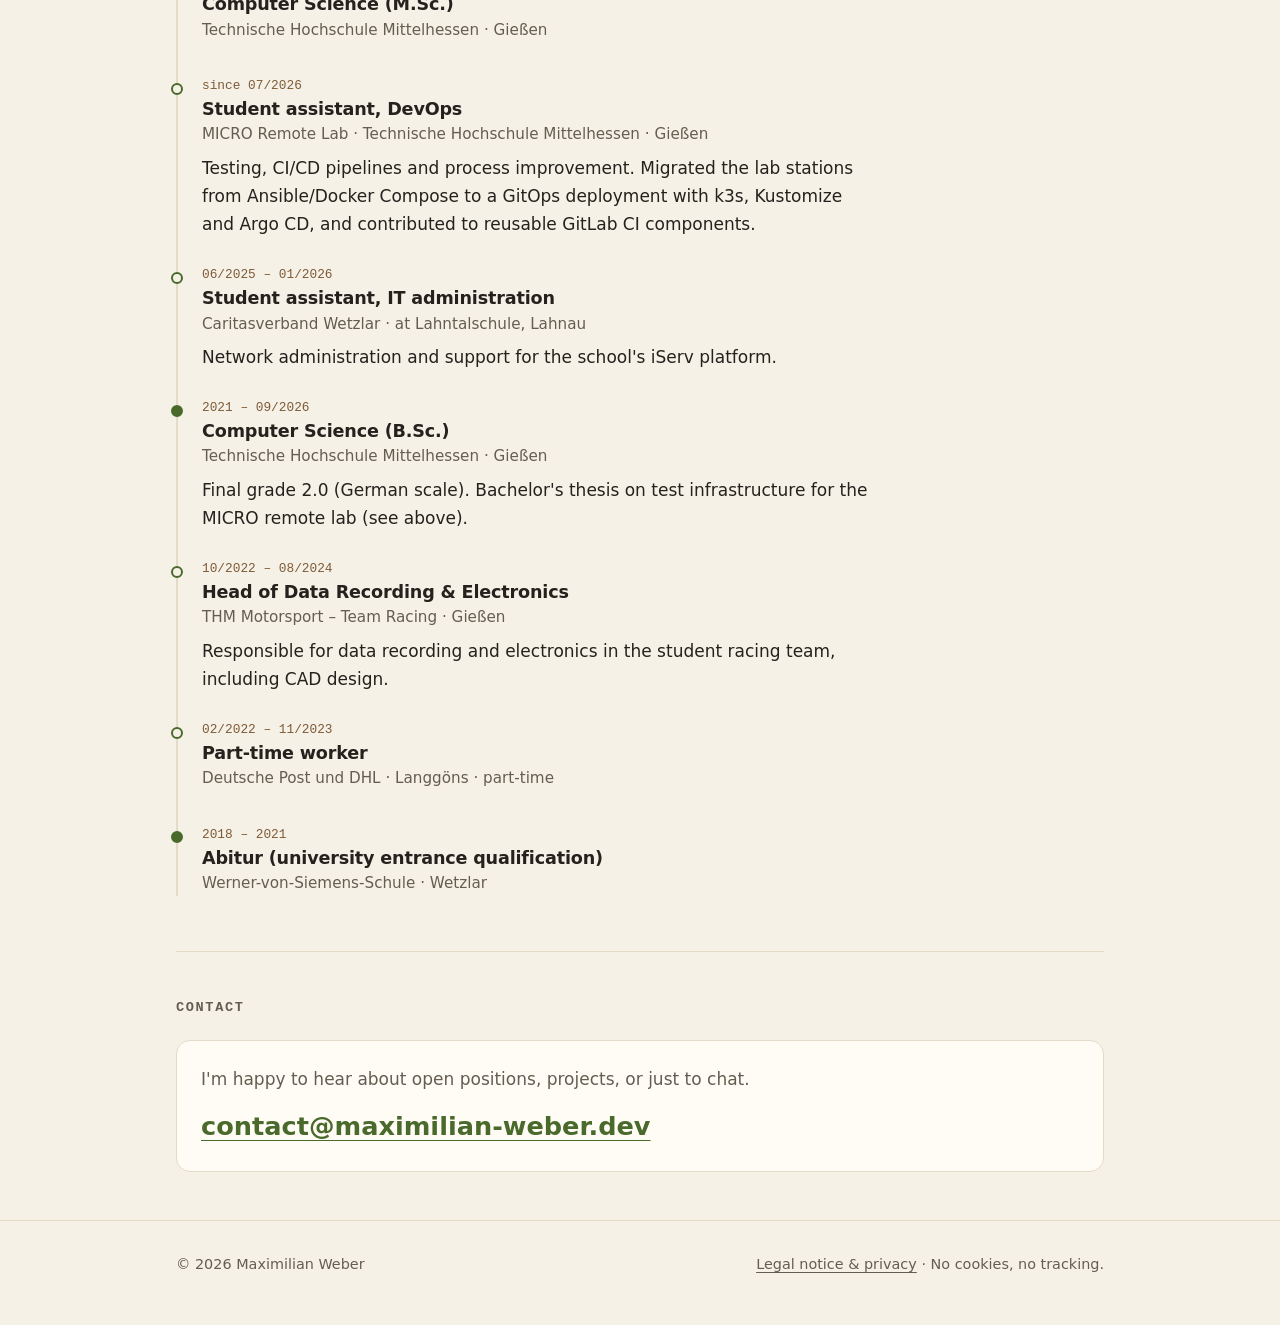
==== commit bbb3c974: "Use contact@maximilian-weber.dev as contact address" ====
--- a/index.html
+++ b/index.html
@@ -47,7 +47,7 @@
           <span lang="en">I build test infrastructure, CI/CD pipelines and deployments that still hold up when real hardware is involved, and I enjoy everything between a Kubernetes cluster and a microcontroller.</span>
         </p>
         <ul class="links" aria-label="Links">
-          <li><a class="btn btn--primary" href="mailto:mwbr@weberwz.de"><span lang="de">E-Mail schreiben</span><span lang="en">Send an email</span></a></li>
+          <li><a class="btn btn--primary" href="mailto:contact@maximilian-weber.dev"><span lang="de">E-Mail schreiben</span><span lang="en">Send an email</span></a></li>
           <!-- TODO: optional: Lebenslauf-PDF ohne private Daten (Geburtsdatum, Telefon, Adresse) nach assets/cv/ legen, dann "hidden" entfernen -->
           <li hidden><a class="btn" href="assets/cv/Lebenslauf_Maximilian_Weber.pdf" download><span lang="de">Lebenslauf (PDF)</span><span lang="en">CV (PDF)</span></a></li>
           <li><a class="btn" href="https://github.com/mwbr73" rel="me">GitHub</a></li>
@@ -256,7 +256,7 @@
       <div class="card contact">
         <p lang="de">Ich freue mich über Nachrichten zu offenen Stellen, Projekten oder einfach zum Austausch.</p>
         <p lang="en">I'm happy to hear about open positions, projects, or just to chat.</p>
-        <p class="contact__mail"><a href="mailto:mwbr@weberwz.de">mwbr@weberwz.de</a></p>
+        <p class="contact__mail"><a href="mailto:contact@maximilian-weber.dev">contact@maximilian-weber.dev</a></p>
       </div>
     </section>
   </main>
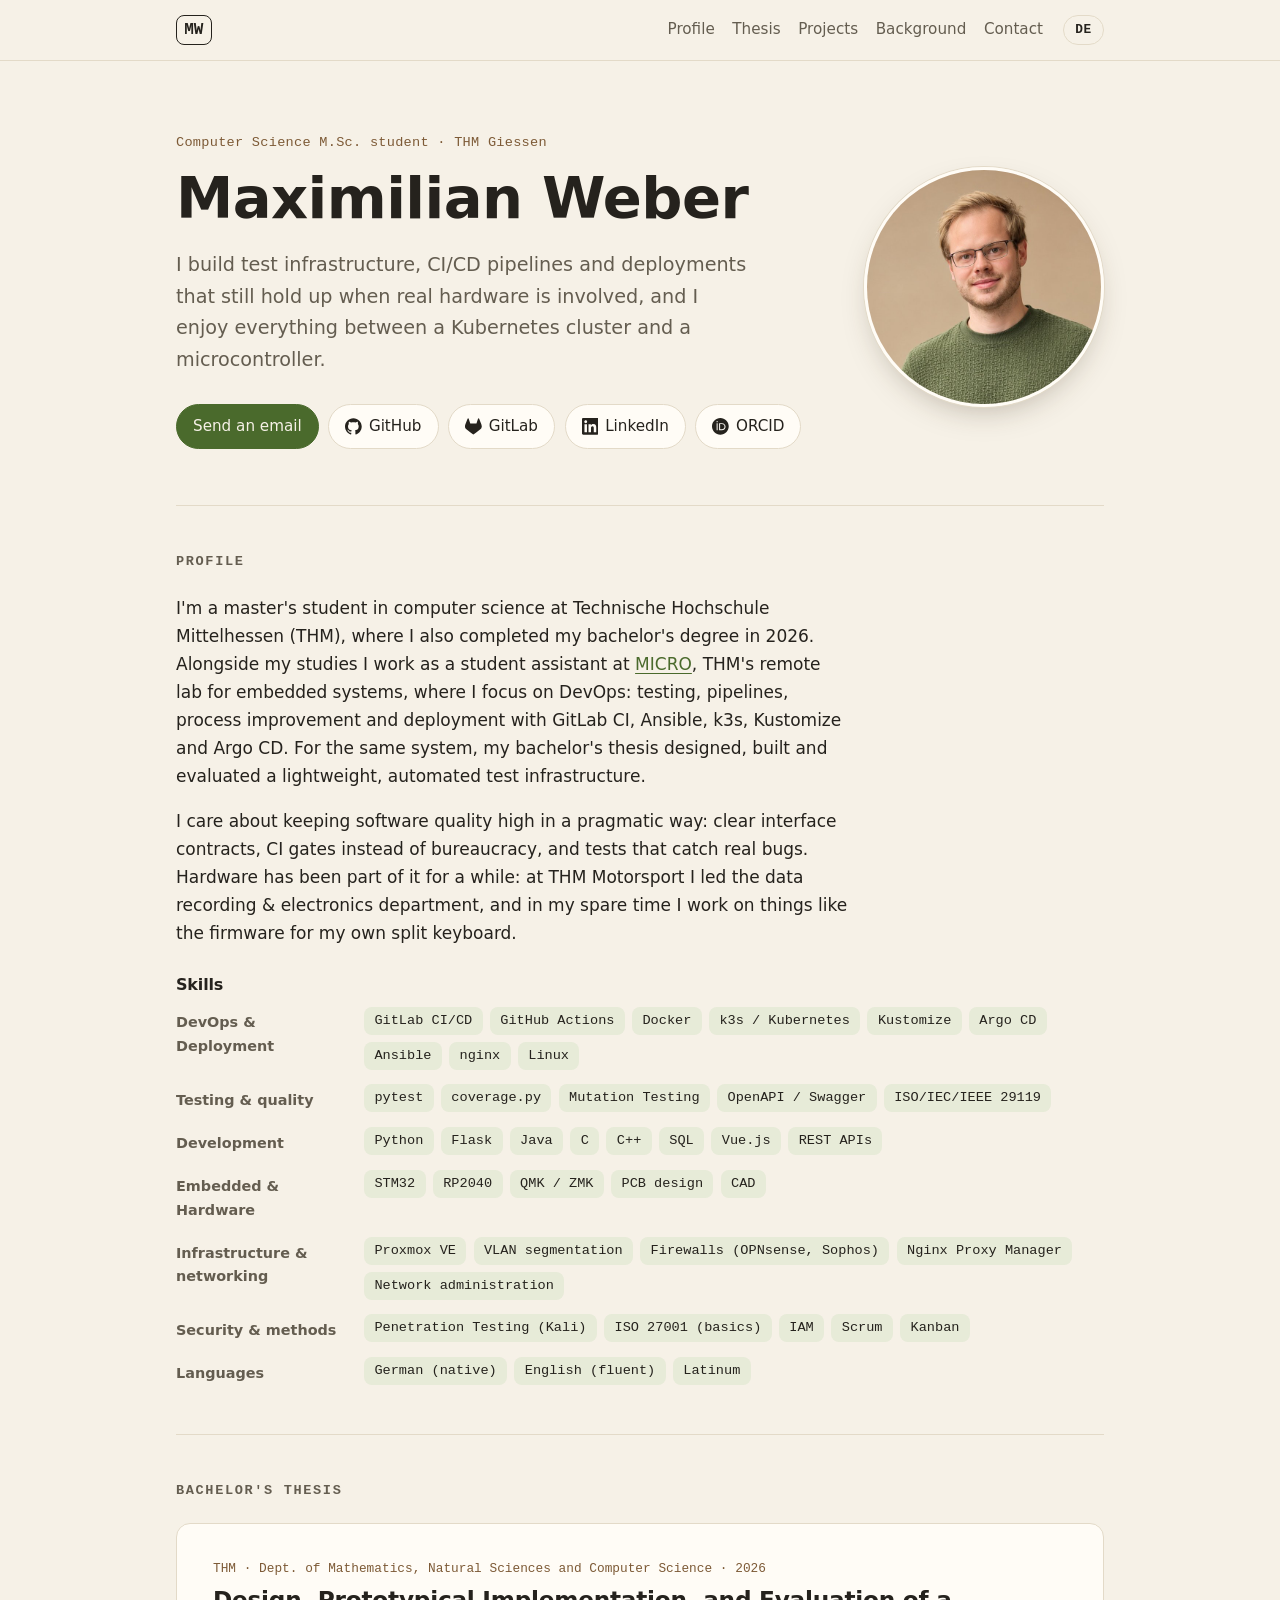
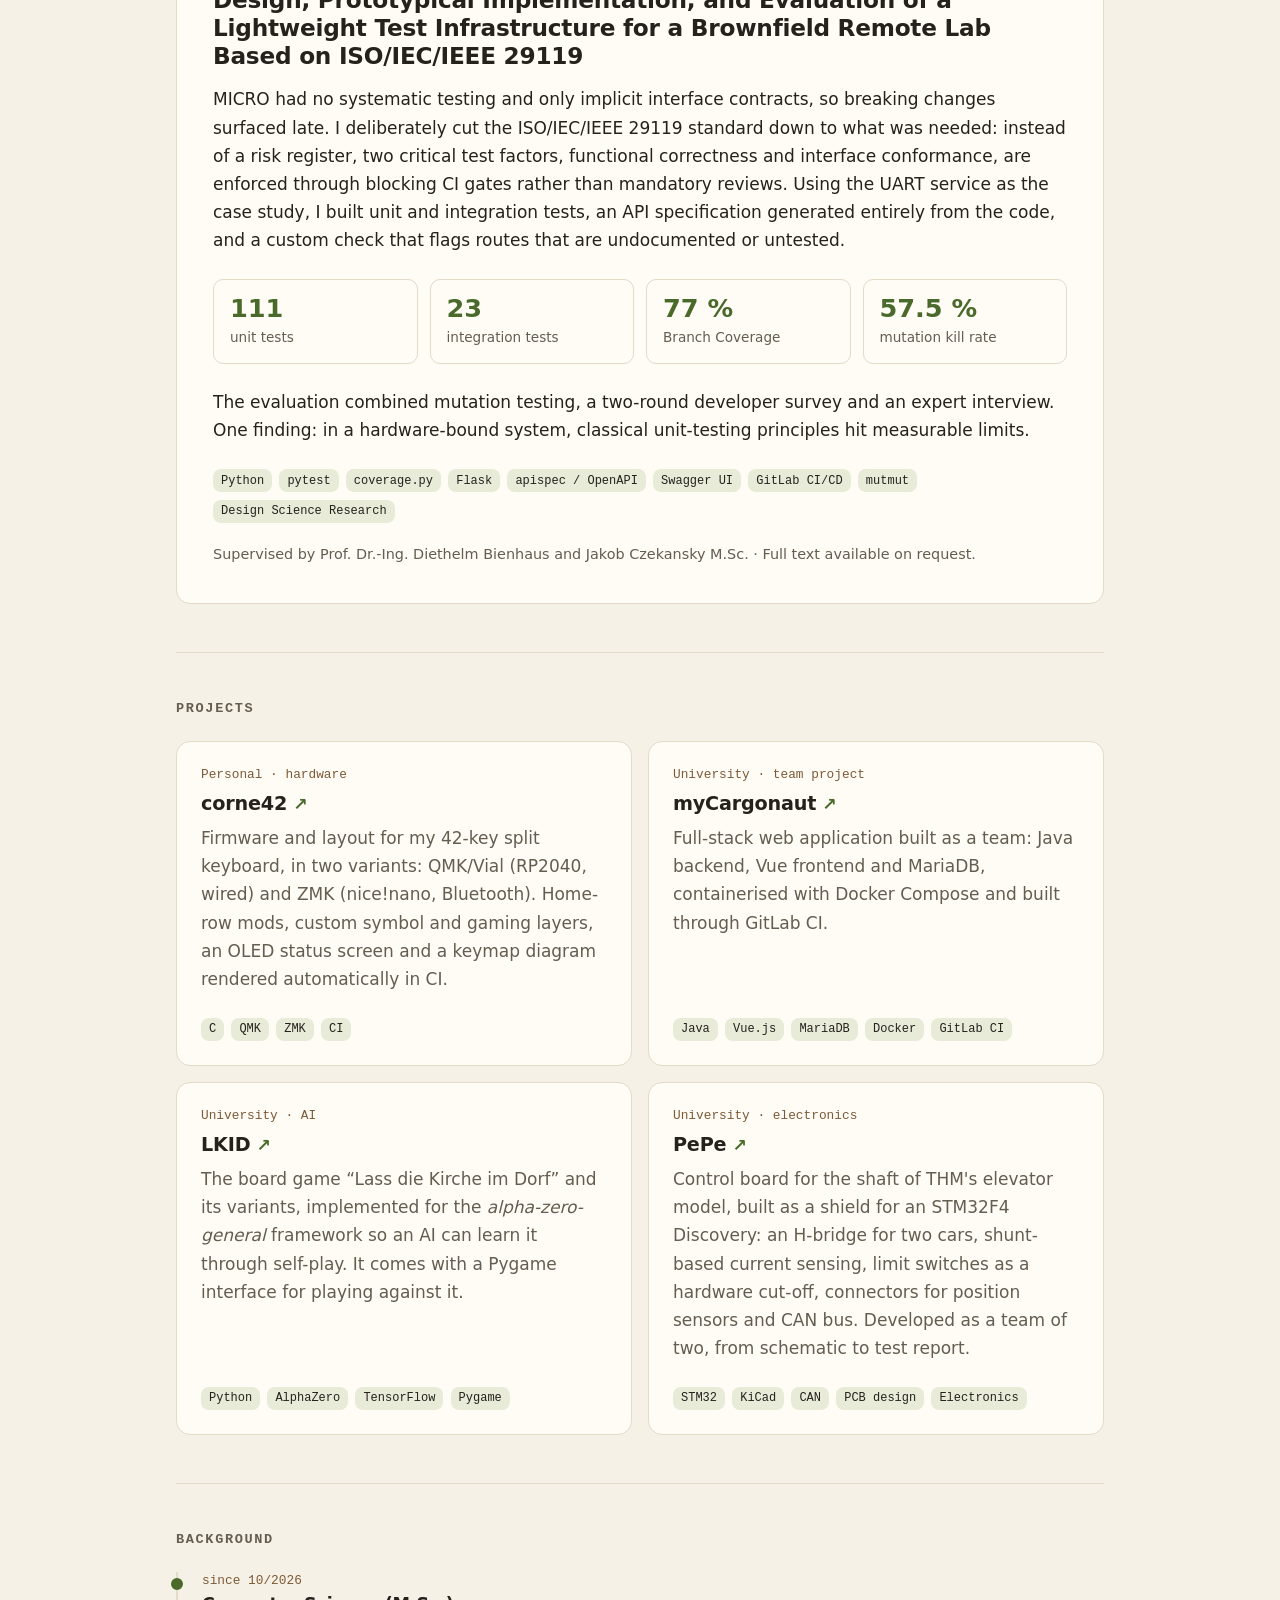
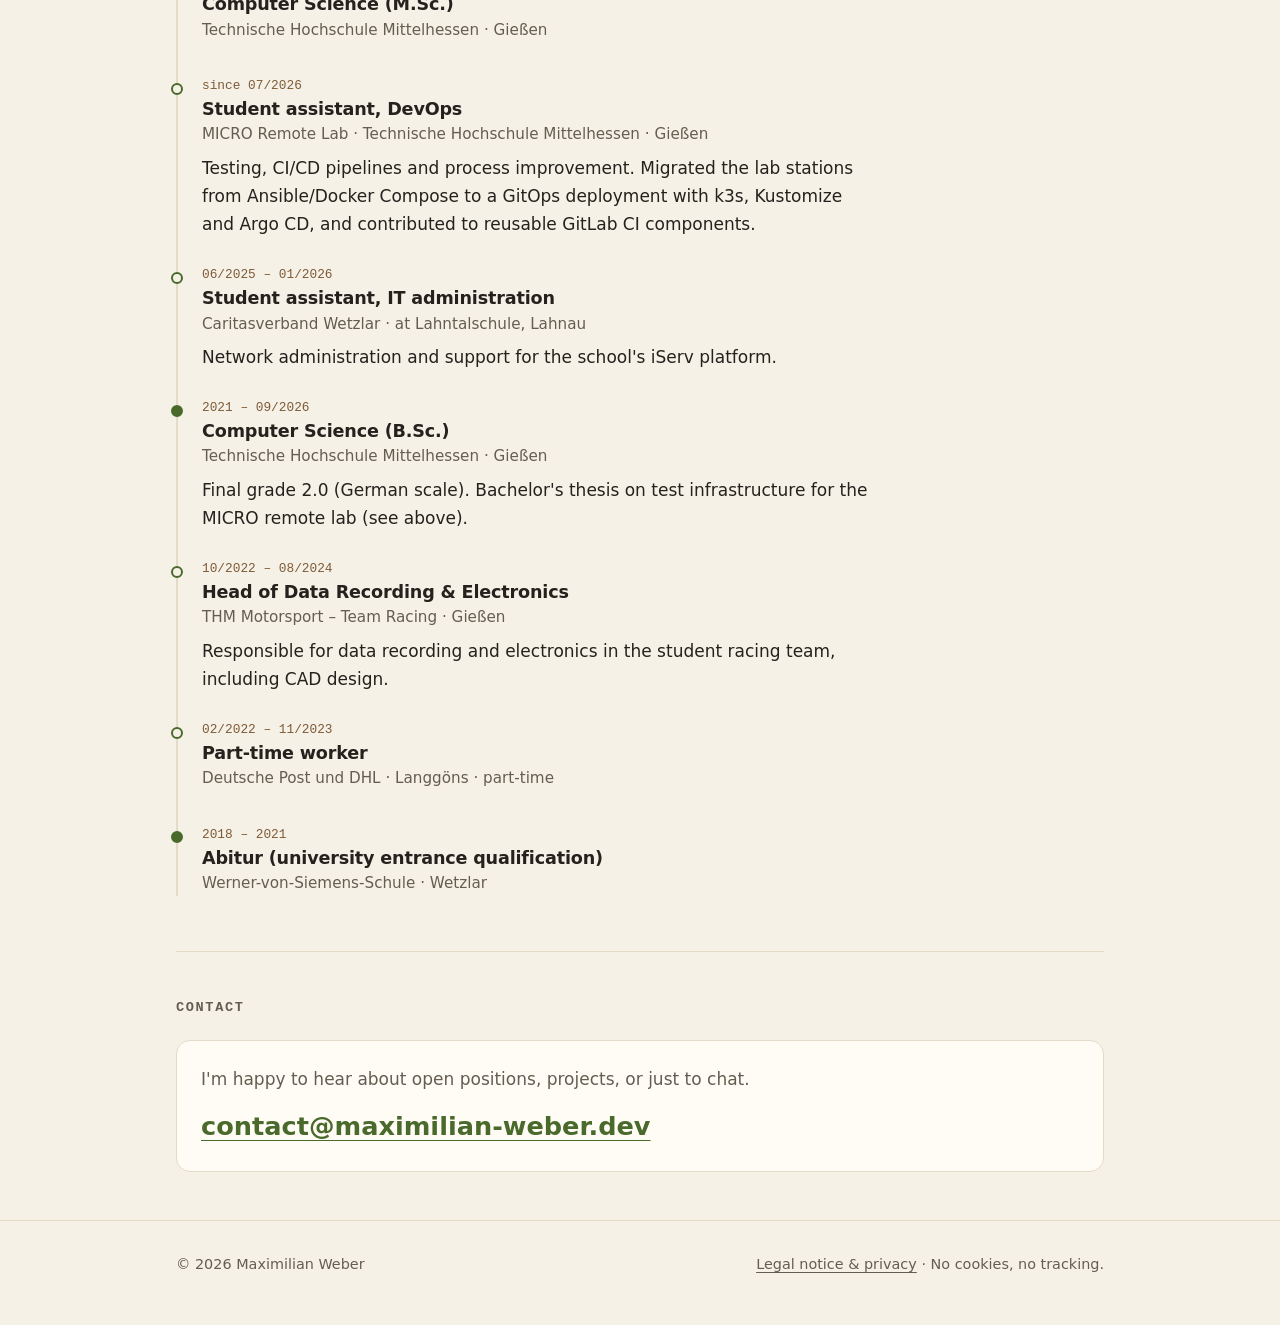
==== commit efc0a38f: "Add icons to GitHub, GitLab, LinkedIn and ORCID links" ====
--- a/index.html
+++ b/index.html
@@ -50,10 +50,10 @@
           <li><a class="btn btn--primary" href="mailto:contact@maximilian-weber.dev"><span lang="de">E-Mail schreiben</span><span lang="en">Send an email</span></a></li>
           <!-- TODO: optional: Lebenslauf-PDF ohne private Daten (Geburtsdatum, Telefon, Adresse) nach assets/cv/ legen, dann "hidden" entfernen -->
           <li hidden><a class="btn" href="assets/cv/Lebenslauf_Maximilian_Weber.pdf" download><span lang="de">Lebenslauf (PDF)</span><span lang="en">CV (PDF)</span></a></li>
-          <li><a class="btn" href="https://github.com/mwbr73" rel="me">GitHub</a></li>
-          <li><a class="btn" href="https://gitlab.com/mwbr73" rel="me">GitLab</a></li>
-          <li><a class="btn" href="https://www.linkedin.com/in/maximilian-weber-56a61722a/" rel="me">LinkedIn</a></li>
-          <li><a class="btn" href="https://orcid.org/0009-0006-6940-8321" rel="me">ORCID</a></li>
+          <li><a class="btn btn--icon" href="https://github.com/mwbr73" rel="me"><svg class="icon" viewBox="0 0 24 24" aria-hidden="true" focusable="false"><path d="M12 .297c-6.63 0-12 5.373-12 12 0 5.303 3.438 9.8 8.205 11.385.6.113.82-.258.82-.577 0-.285-.01-1.04-.015-2.04-3.338.724-4.042-1.61-4.042-1.61C4.422 18.07 3.633 17.7 3.633 17.7c-1.087-.744.084-.729.084-.729 1.205.084 1.838 1.236 1.838 1.236 1.07 1.835 2.809 1.305 3.495.998.108-.776.417-1.305.76-1.605-2.665-.3-5.466-1.332-5.466-5.93 0-1.31.465-2.38 1.235-3.22-.135-.303-.54-1.523.105-3.176 0 0 1.005-.322 3.3 1.23.96-.267 1.98-.399 3-.405 1.02.006 2.04.138 3 .405 2.28-1.552 3.285-1.23 3.285-1.23.645 1.653.24 2.873.12 3.176.765.84 1.23 1.91 1.23 3.22 0 4.61-2.805 5.625-5.475 5.92.42.36.81 1.096.81 2.22 0 1.606-.015 2.896-.015 3.286 0 .315.21.69.825.57C20.565 22.092 24 17.592 24 12.297c0-6.627-5.373-12-12-12"/></svg>GitHub</a></li>
+          <li><a class="btn btn--icon" href="https://gitlab.com/mwbr73" rel="me"><svg class="icon" viewBox="0 0 24 24" aria-hidden="true" focusable="false"><path d="m23.6004 9.5927-.0337-.0862L20.3.9814a.851.851 0 0 0-.3362-.405.8748.8748 0 0 0-.9997.0539.8748.8748 0 0 0-.29.4399l-2.2055 6.748H7.5375l-2.2057-6.748a.8573.8573 0 0 0-.29-.4412.8748.8748 0 0 0-.9997-.0537.8585.8585 0 0 0-.3362.4049L.4332 9.5015l-.0325.0862a6.0657 6.0657 0 0 0 2.0119 7.0105l.0113.0087.03.0213 4.976 3.7264 2.462 1.8633 1.4995 1.1321a1.0085 1.0085 0 0 0 1.2197 0l1.4995-1.1321 2.4619-1.8633 5.006-3.7489.0125-.01a6.0682 6.0682 0 0 0 2.0094-7.003z"/></svg>GitLab</a></li>
+          <li><a class="btn btn--icon" href="https://www.linkedin.com/in/maximilian-weber-56a61722a/" rel="me"><svg class="icon" viewBox="0 0 24 24" aria-hidden="true" focusable="false"><path d="M20.447 20.452h-3.554v-5.569c0-1.328-.027-3.037-1.852-3.037-1.853 0-2.136 1.445-2.136 2.939v5.667H9.351V9h3.414v1.561h.046c.477-.9 1.637-1.85 3.37-1.85 3.601 0 4.267 2.37 4.267 5.455v6.286zM5.337 7.433c-1.144 0-2.063-.926-2.063-2.065 0-1.138.92-2.063 2.063-2.063 1.14 0 2.064.925 2.064 2.063 0 1.139-.925 2.065-2.064 2.065zm1.782 13.019H3.555V9h3.564v11.452zM22.225 0H1.771C.792 0 0 .774 0 1.729v20.542C0 23.227.792 24 1.771 24h20.451C23.2 24 24 23.227 24 22.271V1.729C24 .774 23.2 0 22.222 0h.003z"/></svg>LinkedIn</a></li>
+          <li><a class="btn btn--icon" href="https://orcid.org/0009-0006-6940-8321" rel="me"><svg class="icon" viewBox="0 0 24 24" aria-hidden="true" focusable="false"><path d="M12 0C5.372 0 0 5.372 0 12s5.372 12 12 12 12-5.372 12-12S18.628 0 12 0zM7.369 4.378c.525 0 .947.431.947.947s-.422.947-.947.947a.95.95 0 0 1-.947-.947c0-.525.422-.947.947-.947zm-.722 3.038h1.444v10.041H6.647V7.416zm3.562 0h3.9c3.712 0 5.344 2.653 5.344 5.025 0 2.578-2.016 5.025-5.325 5.025h-3.919V7.416zm1.444 1.303v7.444h2.297c3.272 0 4.022-2.484 4.022-3.722 0-2.016-1.284-3.722-4.097-3.722h-2.222z"/></svg>ORCID</a></li>
         </ul>
       </div>
       <figure class="portrait">
--- a/assets/style.css
+++ b/assets/style.css
@@ -105,6 +105,8 @@
 .btn:hover { border-color: var(--accent); color: var(--accent); }
 .btn--primary { background: var(--accent); border-color: var(--accent); color: var(--bg); }
 .btn--primary:hover { color: var(--bg); filter: brightness(1.1); }
+.btn--icon { display: inline-flex; align-items: center; gap: 0.45em; }
+.icon { width: 1.1em; height: 1.1em; flex: none; fill: currentColor; }
 
 .portrait { margin: 0; position: relative; width: clamp(9rem, 22vw, 15rem); aspect-ratio: 1; }
 .portrait img, .portrait__fallback {
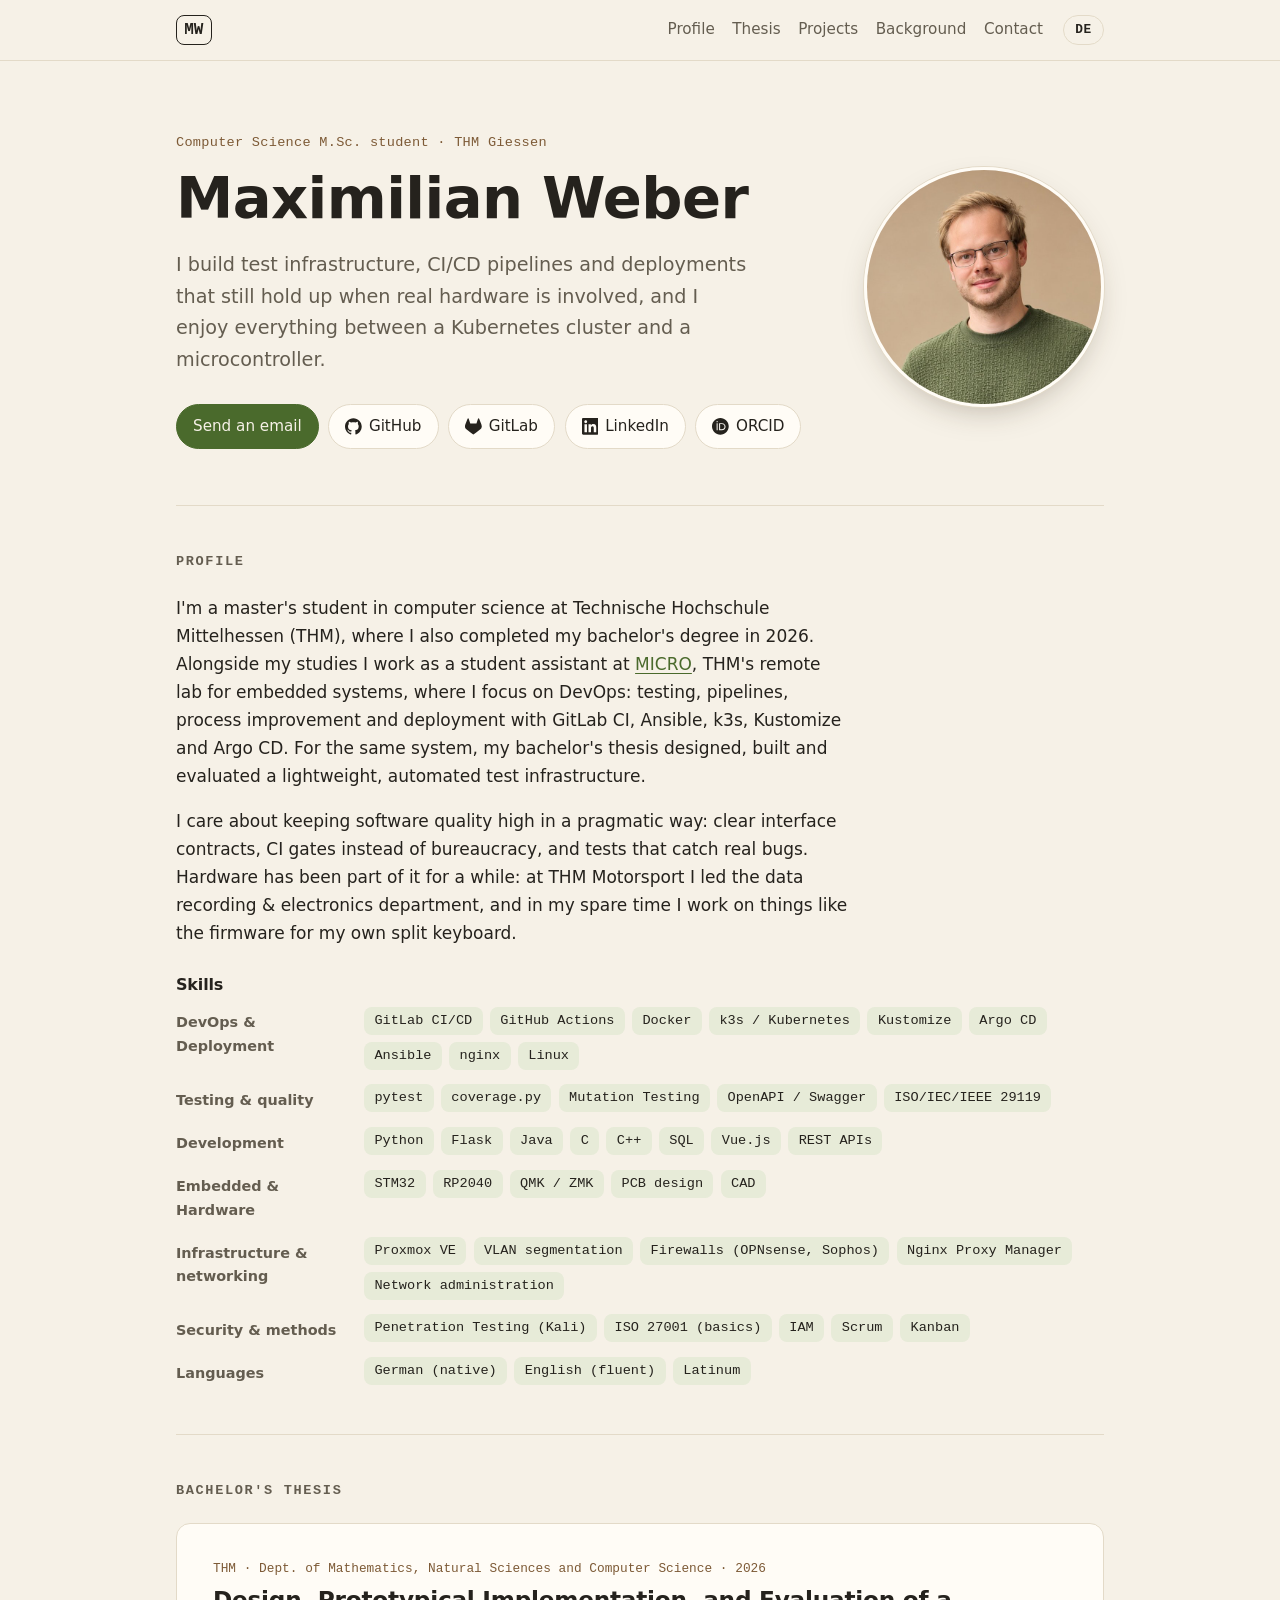
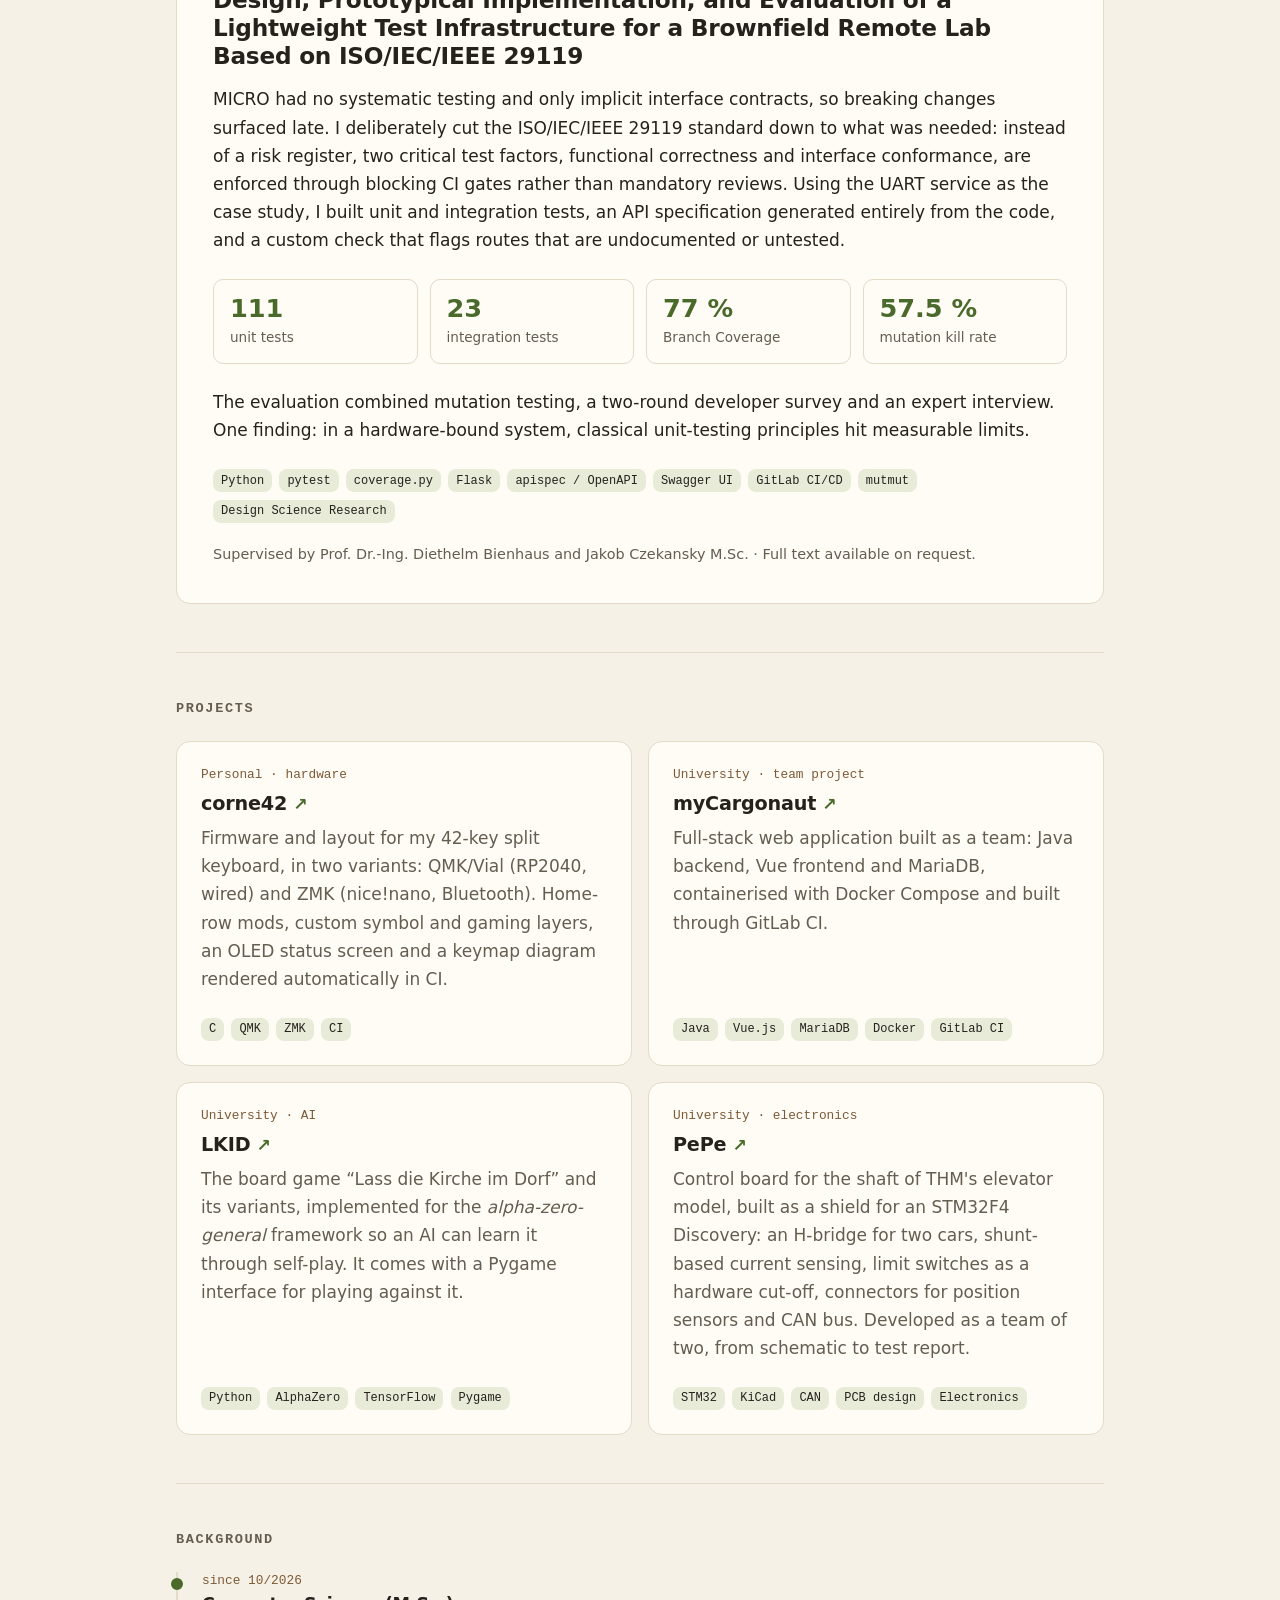
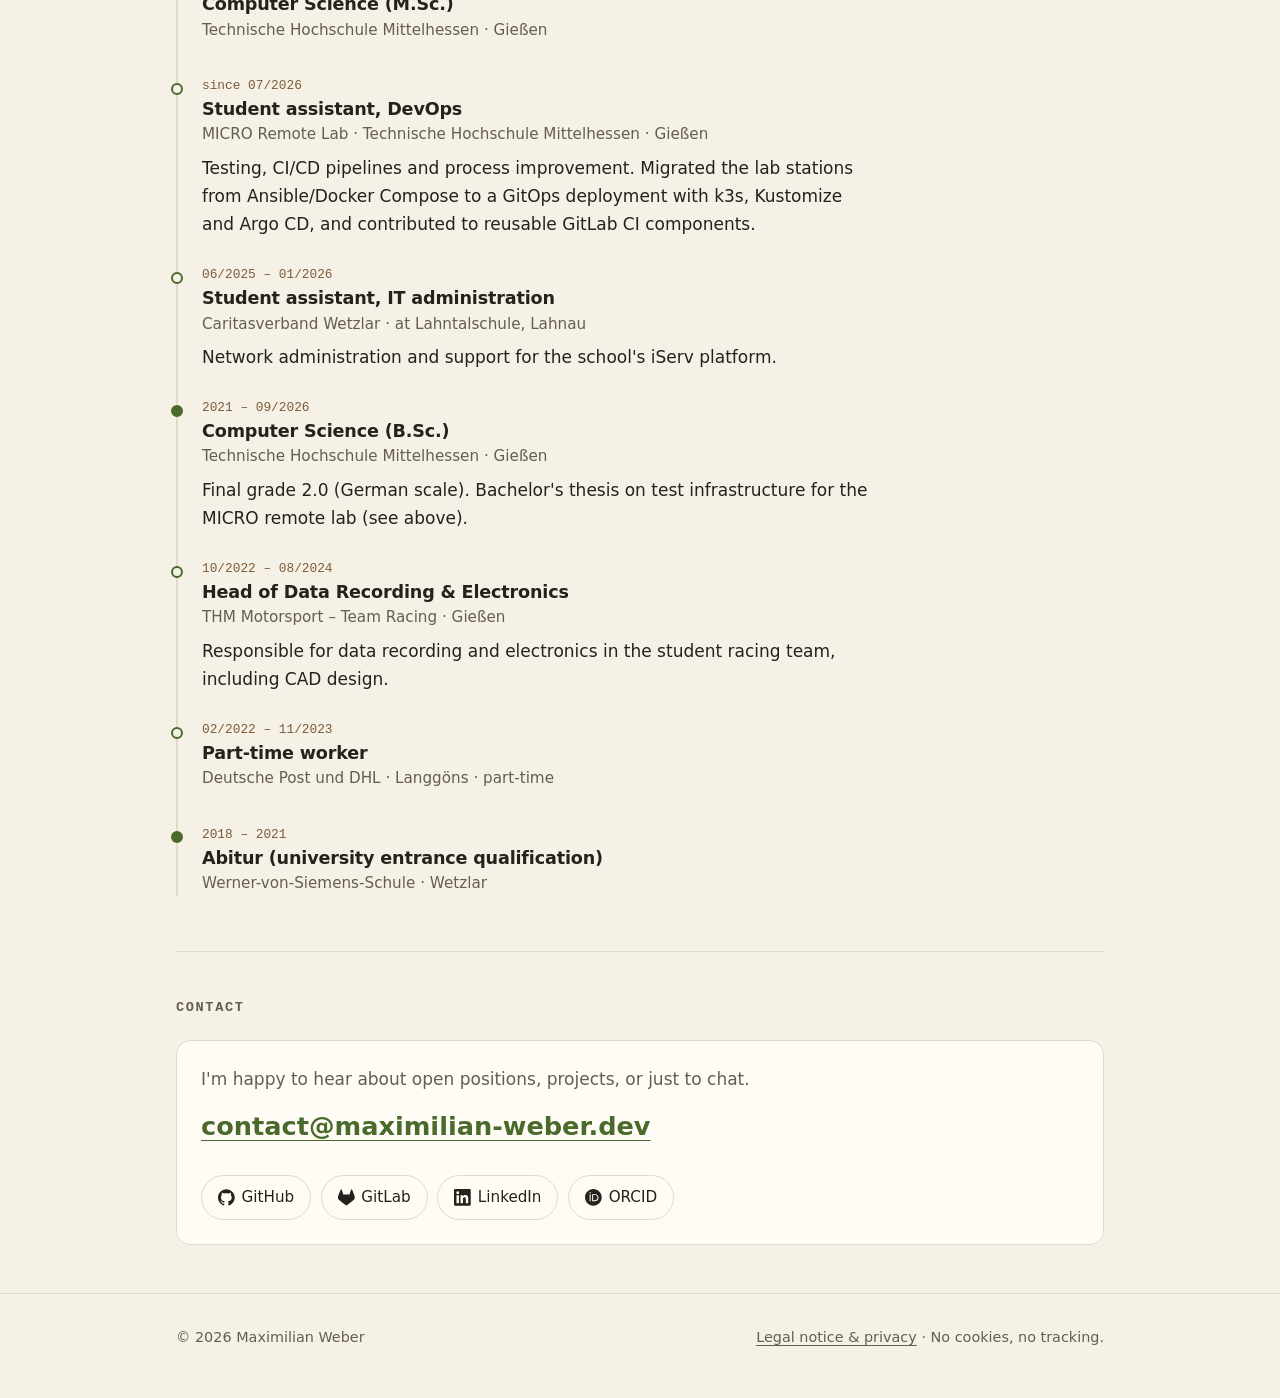
==== commit 6b4e60a8: "Add profile icon links to contact section" ====
--- a/index.html
+++ b/index.html
@@ -257,6 +257,12 @@
         <p lang="de">Ich freue mich über Nachrichten zu offenen Stellen, Projekten oder einfach zum Austausch.</p>
         <p lang="en">I'm happy to hear about open positions, projects, or just to chat.</p>
         <p class="contact__mail"><a href="mailto:contact@maximilian-weber.dev">contact@maximilian-weber.dev</a></p>
+        <ul class="links" aria-label="Profile">
+          <li><a class="btn btn--icon" href="https://github.com/mwbr73" rel="me"><svg class="icon" viewBox="0 0 24 24" aria-hidden="true" focusable="false"><path d="M12 .297c-6.63 0-12 5.373-12 12 0 5.303 3.438 9.8 8.205 11.385.6.113.82-.258.82-.577 0-.285-.01-1.04-.015-2.04-3.338.724-4.042-1.61-4.042-1.61C4.422 18.07 3.633 17.7 3.633 17.7c-1.087-.744.084-.729.084-.729 1.205.084 1.838 1.236 1.838 1.236 1.07 1.835 2.809 1.305 3.495.998.108-.776.417-1.305.76-1.605-2.665-.3-5.466-1.332-5.466-5.93 0-1.31.465-2.38 1.235-3.22-.135-.303-.54-1.523.105-3.176 0 0 1.005-.322 3.3 1.23.96-.267 1.98-.399 3-.405 1.02.006 2.04.138 3 .405 2.28-1.552 3.285-1.23 3.285-1.23.645 1.653.24 2.873.12 3.176.765.84 1.23 1.91 1.23 3.22 0 4.61-2.805 5.625-5.475 5.92.42.36.81 1.096.81 2.22 0 1.606-.015 2.896-.015 3.286 0 .315.21.69.825.57C20.565 22.092 24 17.592 24 12.297c0-6.627-5.373-12-12-12"/></svg>GitHub</a></li>
+          <li><a class="btn btn--icon" href="https://gitlab.com/mwbr73" rel="me"><svg class="icon" viewBox="0 0 24 24" aria-hidden="true" focusable="false"><path d="m23.6004 9.5927-.0337-.0862L20.3.9814a.851.851 0 0 0-.3362-.405.8748.8748 0 0 0-.9997.0539.8748.8748 0 0 0-.29.4399l-2.2055 6.748H7.5375l-2.2057-6.748a.8573.8573 0 0 0-.29-.4412.8748.8748 0 0 0-.9997-.0537.8585.8585 0 0 0-.3362.4049L.4332 9.5015l-.0325.0862a6.0657 6.0657 0 0 0 2.0119 7.0105l.0113.0087.03.0213 4.976 3.7264 2.462 1.8633 1.4995 1.1321a1.0085 1.0085 0 0 0 1.2197 0l1.4995-1.1321 2.4619-1.8633 5.006-3.7489.0125-.01a6.0682 6.0682 0 0 0 2.0094-7.003z"/></svg>GitLab</a></li>
+          <li><a class="btn btn--icon" href="https://www.linkedin.com/in/maximilian-weber-56a61722a/" rel="me"><svg class="icon" viewBox="0 0 24 24" aria-hidden="true" focusable="false"><path d="M20.447 20.452h-3.554v-5.569c0-1.328-.027-3.037-1.852-3.037-1.853 0-2.136 1.445-2.136 2.939v5.667H9.351V9h3.414v1.561h.046c.477-.9 1.637-1.85 3.37-1.85 3.601 0 4.267 2.37 4.267 5.455v6.286zM5.337 7.433c-1.144 0-2.063-.926-2.063-2.065 0-1.138.92-2.063 2.063-2.063 1.14 0 2.064.925 2.064 2.063 0 1.139-.925 2.065-2.064 2.065zm1.782 13.019H3.555V9h3.564v11.452zM22.225 0H1.771C.792 0 0 .774 0 1.729v20.542C0 23.227.792 24 1.771 24h20.451C23.2 24 24 23.227 24 22.271V1.729C24 .774 23.2 0 22.222 0h.003z"/></svg>LinkedIn</a></li>
+          <li><a class="btn btn--icon" href="https://orcid.org/0009-0006-6940-8321" rel="me"><svg class="icon" viewBox="0 0 24 24" aria-hidden="true" focusable="false"><path d="M12 0C5.372 0 0 5.372 0 12s5.372 12 12 12 12-5.372 12-12S18.628 0 12 0zM7.369 4.378c.525 0 .947.431.947.947s-.422.947-.947.947a.95.95 0 0 1-.947-.947c0-.525.422-.947.947-.947zm-.722 3.038h1.444v10.041H6.647V7.416zm3.562 0h3.9c3.712 0 5.344 2.653 5.344 5.025 0 2.578-2.016 5.025-5.325 5.025h-3.919V7.416zm1.444 1.303v7.444h2.297c3.272 0 4.022-2.484 4.022-3.722 0-2.016-1.284-3.722-4.097-3.722h-2.222z"/></svg>ORCID</a></li>
+        </ul>
       </div>
     </section>
   </main>
